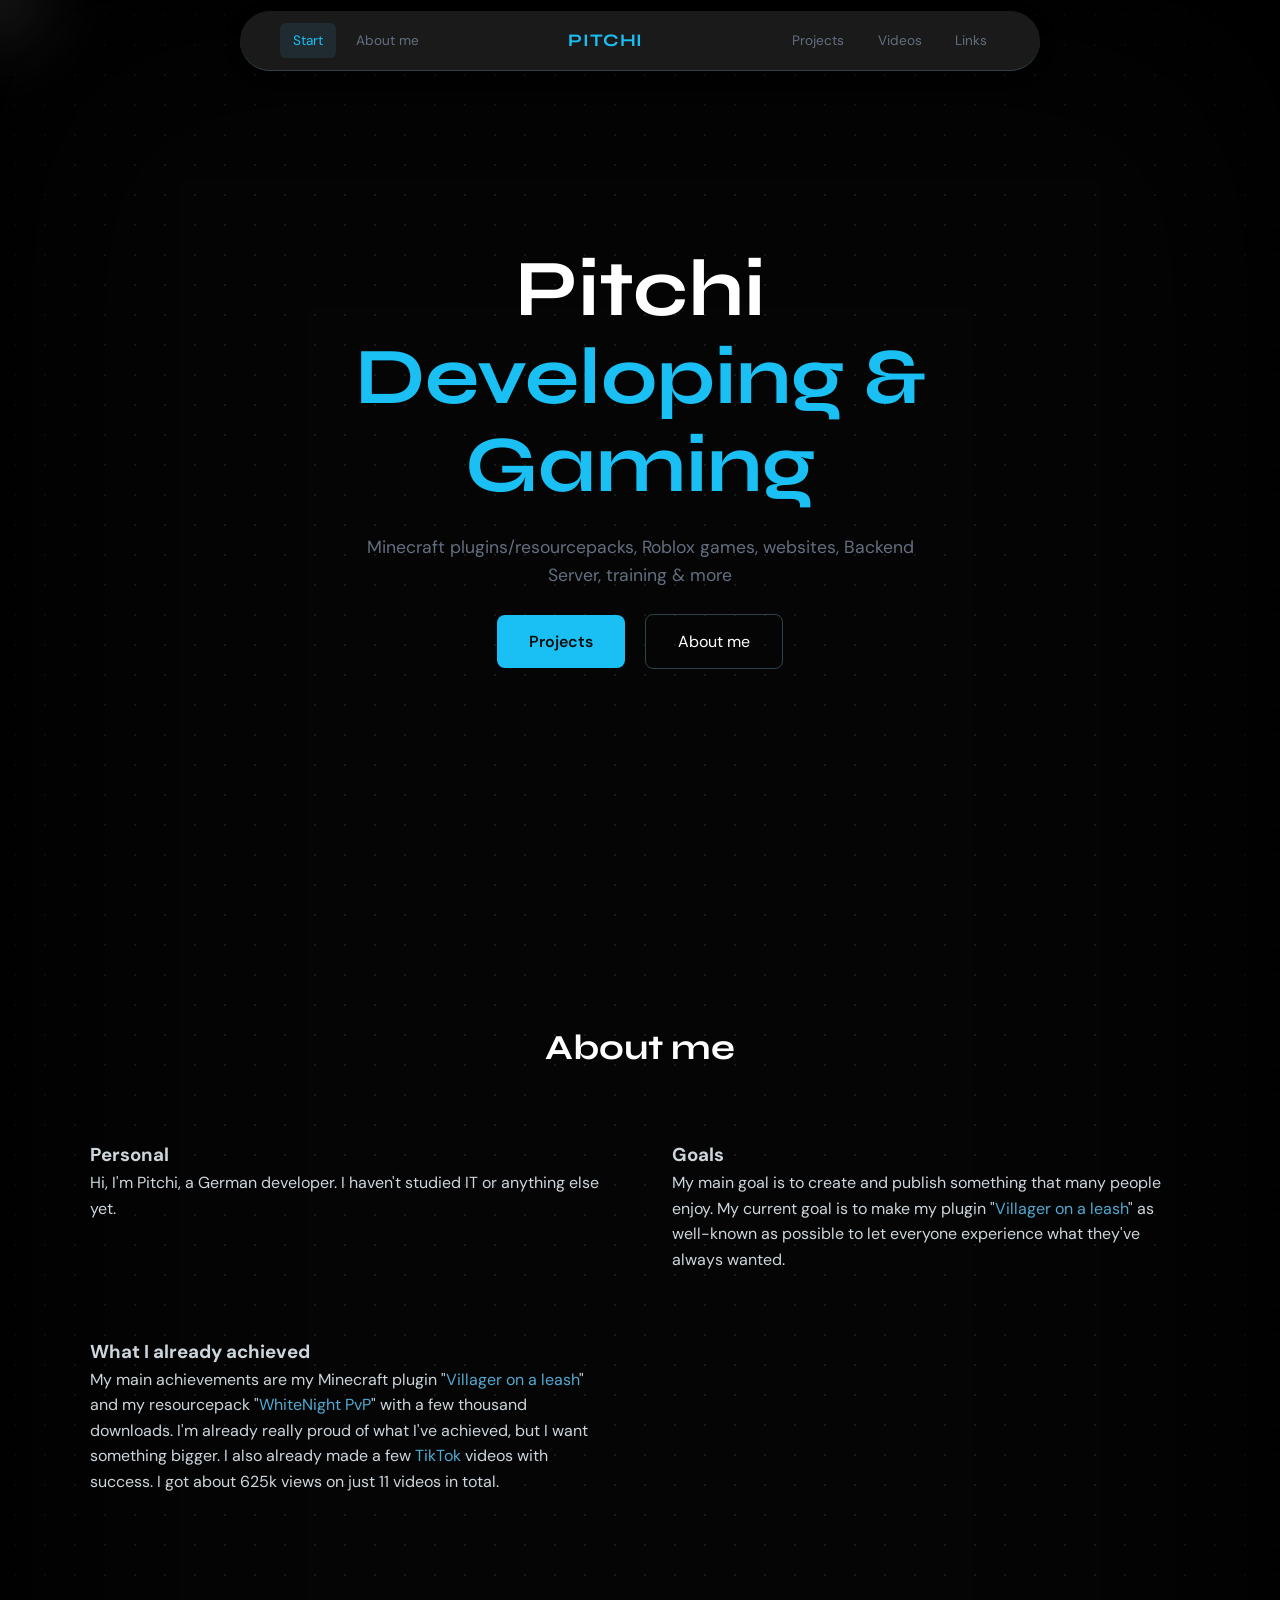
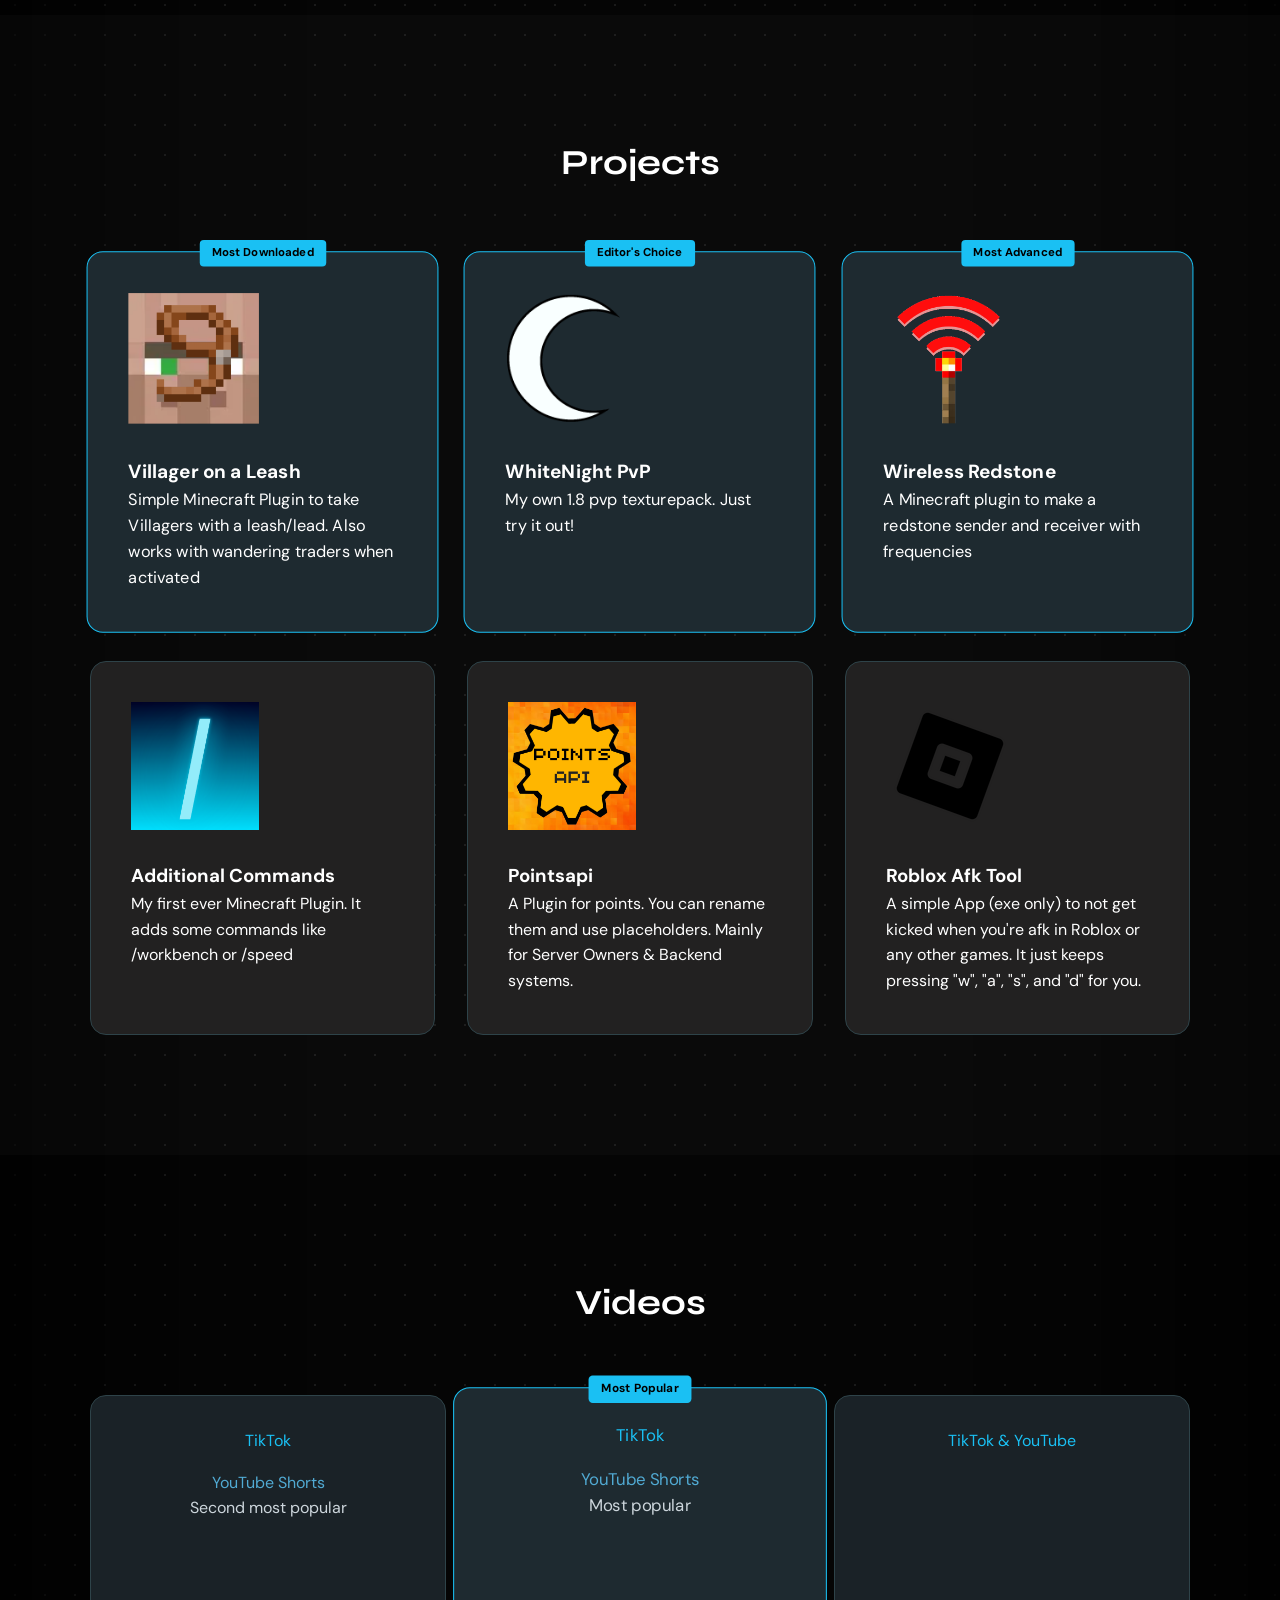
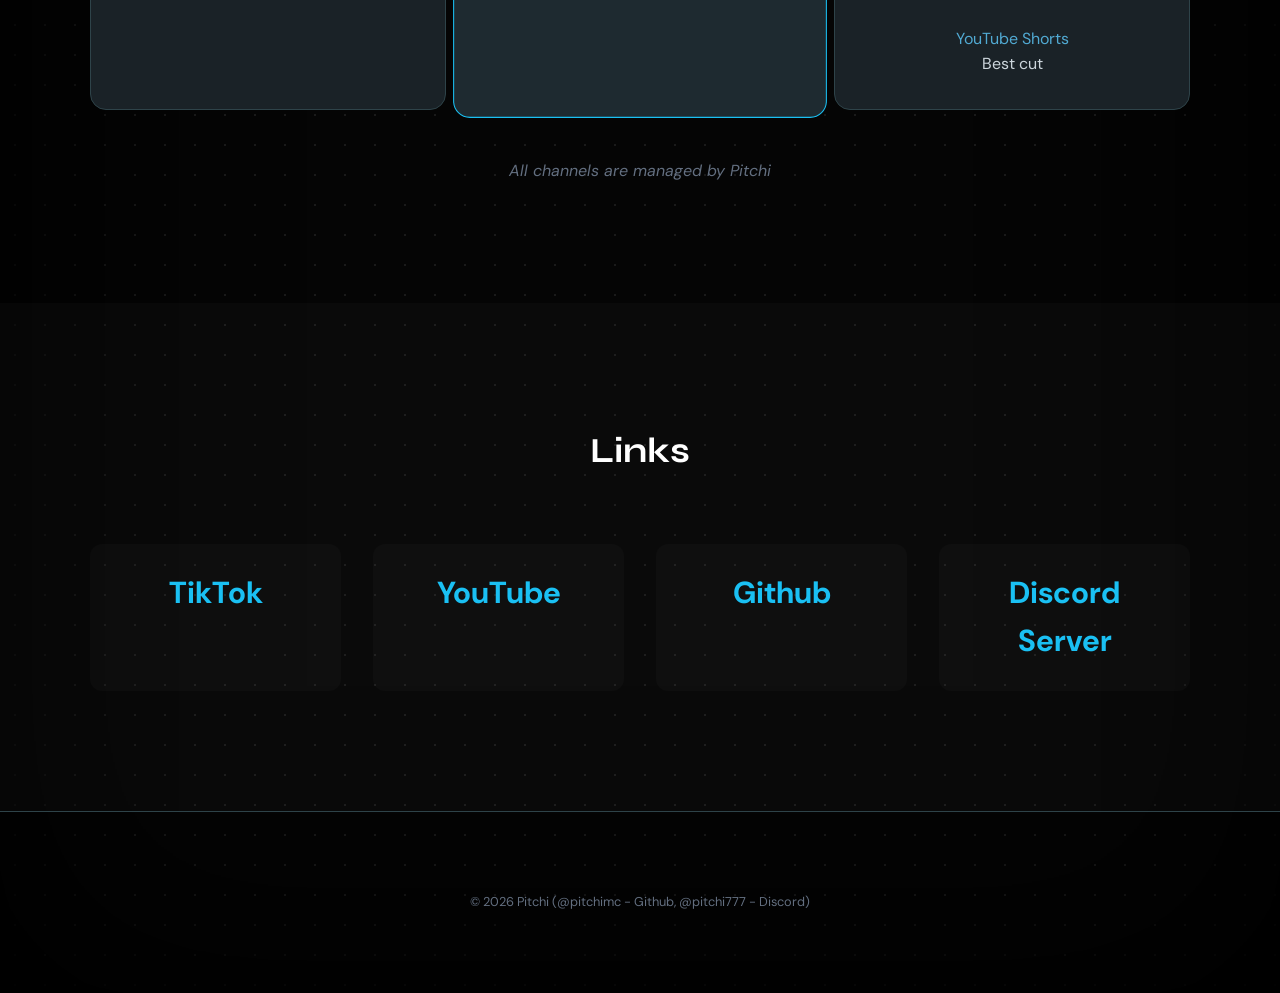
==== index.html @ e4569c48 "fixed texts, added/changed logo and content for google search" ====
<!DOCTYPE html>
<html lang="de">
<head>
    <meta charset="UTF-8">
    <meta name="viewport" content="width=device-width, initial-scale=1.0">
    <title>Pitchi</title>
    
    <meta name="description" content="Pitchi - Developing & Gaming. Minecraft Plugins, Resourcepacks, Roblox Games, Websites, Backend-Server and more. Explore my projects!">
    
    <link rel="preconnect" href="https://fonts.googleapis.com">
    <link href="https://fonts.googleapis.com/css2?family=DM+Sans:wght@300;400;500&family=Syne:wght@600;700&display=swap" rel="stylesheet">
    <link rel="stylesheet" href="style.css">
    
    <link rel="icon" type="image/png" href="/resources/img/icon.png?v=1.2">
    <link rel="apple-touch-icon" href="/resources/img/icon.png">
    <script src="/index.js"></script>
</head>
<body class="body-points">

    <div id="cursor-follower" class="cursor-follower"></div>

    <nav class="locbar">
        <div class="locbar_links">
            <a href="/index.html#hero" class="locbar_text active">Start</a>
            <a href="/index.html#aboutme" class="locbar_text">About me</a>
        </div>

        <a href="#" class="locbar_brand">PITCHI</a>

        <div class="locbar_links">
            <a href="/index.html#projects" class="locbar_text">Projects</a>
            <a href="/index.html#videos" class="locbar_text">Videos</a>
            <a href="/index.html#links" class="locbar_text">Links</a>
        </div>
    </nav>

    <header class="hero" id="hero">
        <h1>Pitchi <br><span class="highlight">Developing & Gaming</span></h1>
        <p>Minecraft plugins/resourcepacks, Roblox games, websites, Backend Server, training & more</p>

        <div class="hero_btns">
            <a href="#projects" class="btn_primary">Projects</a>
            <a href="#aboutme" class="btn_secondary">About me</a>
        </div>
    </header>

    <section id="aboutme" class="section">
        <div class="container">
            <h2 class="section_title">About me</h2>
            <div class="grid_2col">
                <div class="text_block">
                    <h3>Personal</h3>
                    <p>Hi, I'm Pitchi, a German developer. I haven't studied IT or anything else yet.</p>
                </div>
                <div class="text_block">
                    <h3>Goals</h3>
                    <p>My main goal is to create and publish something that many people enjoy. My current goal is to 
                       make my plugin "<a href="projects/villager_on_a_leash.html" class="link">Villager on a leash</a>" 
                       as well-known as possible to let everyone experience what they've always wanted.</p>
                </div>
                <div class="text_block">
                    <h3>What I already achieved</h3>
                    <p>My main achievements are my Minecraft plugin "<a href="projects/villager_on_a_leash.html" class="link">Villager on a leash</a>" 
                       and my resourcepack "<a href="projects/whitenightpvp.html" class="link">WhiteNight PvP</a>" 
                       with a few thousand downloads. 
                       I'm already really proud of what I've achieved, but I want something bigger. 
                       I also already made a few <a href="#links" class="link">TikTok</a> videos with success. I got about 625k views on just 11 videos in total.</p>
                </div>
            </div>
        </div>
    </section>

    <section id="projects" class="section alt_bg">
        <div class="container">
            <h2 class="section_title">Projects</h2>
            <div class="grid">
                <a href="projects/villager_on_a_leash.html" class="card featured">
                    <p class="popular_tag">Most Downloaded</p>
                    <img class="card_icon" src="resources/img/villager_on_a_leash.png">
                    <h3>Villager on a Leash</h3>
                    <p>Simple Minecraft Plugin to take Villagers with a leash/lead. Also works with wandering traders when activated</p>
                </a>

                <a href="projects/whitenightpvp.html" class="card featured">
                    <p class="popular_tag">Editor's Choice</p>
                    <img class="card_icon" src="resources/img/whitenight_pvp.png">
                    <h3>WhiteNight PvP</h3>
                    <p>My own 1.8 pvp texturepack. Just try it out!</p>
                </a>

                <a href="projects/wireless_redstone.html" class="card featured">
                    <p class="popular_tag">Most Advanced</p>
                    <img class="card_icon" src="resources/img/wireless_redstone.png">
                    <h3>Wireless Redstone</h3>
                    <p>A Minecraft plugin to make a redstone sender and receiver with frequencies</p>
                </a>

                <a href="projects/additional_commands.html" class="card">
                    <img class="card_icon" src="resources/img/additional_commands.png">
                    <h3>Additional Commands</h3>
                    <p>My first ever Minecraft Plugin. It adds some commands like /workbench or /speed</p>
                </a>
            
                <a href="projects/pointsapi.html" class="card">
                    <img class="card_icon" src="resources/img/points_api.png">
                    <h3>Pointsapi</h3>
                    <p>A Plugin for points. You can rename them and use placeholders. Mainly for Server Owners & Backend systems.</p>
                </a>

                <a href="projects/roblox_afk_tool.html" class="card">
                    <img class="card_icon" src="resources/img/roblox_afk_tool.png">
                    <h3>Roblox Afk Tool</h3>
                    <p>A simple App (exe only) to not get kicked when you're afk in Roblox or any other games. It just keeps pressing "w", "a", "s", and "d" for you.</p>
                </a>
            </div>
        </div>
    </section>

    <section id="videos" class="section_large">
        <div class="container">
            <h2 class="section_title">Videos</h2>
            <div class="videos_grid">
                <div class="videos_card">
                    <span class="videos_header">TikTok</span>
                    <div class="video">
                        <blockquote class="tiktok-embed" cite="https://www.tiktok.com/@pitchimc/video/7471925139500813590" data-video-id="7471925139500813590" style="max-width: 22rem ;min-width: 20rem;" > <script async src="https://www.tiktok.com/embed.js"></script>
                    </div>
                    <a class="link" href="https://youtube.com/shorts/E4gTNHgOot8?si=Huwu-zxzTsmsHeuR">YouTube Shorts</a>
                    <p>Second most popular</p>
                </div>
                <div class="videos_card featured">
                    <p class="popular_tag">Most Popular</p>
                    <span class="videos_header">TikTok</span>
                    <div class="video">
                        <blockquote class="tiktok-embed" cite="https://www.tiktok.com/@pitchimc/video/7471201540510911766" data-video-id="7471201540510911766" style="max-width: 22rem ;min-width: 20rem;"> <script async src="https://www.tiktok.com/embed.js"></script>
                    </div>
                    <a class="link" href="https://youtube.com/shorts/5hj9OQeDsZQ?si=o-KqH1CpZLa_8uCi">YouTube Shorts</a>
                    <p>Most popular</p>
                </div>
                <div class="videos_card">
                    <span class="videos_header">TikTok & YouTube</span>
                    <div class="video">
                        <blockquote class="tiktok-embed" cite="https://www.tiktok.com/@pitchimc/video/7472435607122332950" data-video-id="7472435607122332950" style="max-width: 22rem ;min-width: 20rem;"> <script async src="https://www.tiktok.com/embed.js"></script>    
                    </div>
                    <iframe width="264" height="148.5" src="https://www.youtube.com/embed/3Dk_jsHZfzU?si=gQAZi3OGKob-l-zR&amp;controls=0" title="YouTube video player" frameborder="0" allow="accelerometer; autoplay; clipboard-write; encrypted-media; gyroscope; picture-in-picture; web-share" referrerpolicy="strict-origin-when-cross-origin" allowfullscreen></iframe>
                    <a class="link" href="https://youtube.com/shorts/wx_BlayQYAo?si=NJ084touznGcjPWR">YouTube Shorts</a>
                    <p>Best cut</p>
                </div>
            </div>
            <p class="mini_info">All channels are managed by Pitchi</p>
        </div>
    </section>

    <section id="links" class="section alt_bg">
        <div class="container">
            <h2 class="section_title">Links</h2>
            <div class="links_grid">
                <a href="https://www.tiktok.com/@pitchimc" class="links_card">
                    <h4>TikTok</h4>
                </a>
                <a href="https://www.youtube.com/@pitchi777" class="links_card">
                    <h4>YouTube</h4>
                </a>
                <a href="https://github.com/PitchiMC" class="links_card">
                    <h4>Github</h4>
                </a>
                <a href="https://discord.gg/HKbunnVuRD" class="links_card">
                    <h4>Discord Server</h4>
                </a>
            </div>
        </div>
    </section>

    <footer>
        <p>&copy; 2026 Pitchi (@pitchimc - Github, @pitchi777 - Discord)</p>
    </footer>

</body>
</html>
---- style.css ----
*, *::before, *::after {
    margin: 0;
    padding: 0;
    box-sizing: border-box;
}

:root {
    --bg: #151b1f;
    --bar: #222121;
    --bar-border: #2e4349;
    --accent: #1ac0f3;
    --text: #cdd6dc;
    --text-muted: #636f80;
}

html {
    scroll-behavior: smooth;
}

.body-points {
    background-color: #050505;
    background-image: radial-gradient(#1a1a1a 1px, transparent 1px);
    background-size: 30px 30px;
    font-family: 'DM Sans', sans-serif;
    color: var(--text);
    min-height: 100vh;
    box-shadow: 
        inset 0 0 150px rgba(0, 0, 0, 1), 
        inset 0 0 1000px rgba(0, 0, 0, 1);
        
    line-height: 1.6;
    overflow-x: hidden;
}

.body-lines {
    background-color: #050505;
    /* Ersetzt das Punkte-Raster durch ein Linien-Grid */
    background-image: 
        linear-gradient(to right, #1a1a1a 1px, transparent 1px),
        linear-gradient(to bottom, #1a1a1a 1px, transparent 1px);
    background-size: 30px 30px;
    
    font-family: 'DM Sans', sans-serif;
    color: var(--text);
    min-height: 100vh;
    box-shadow: 
        inset 0 0 150px rgba(0, 0, 0, 1), 
        inset 0 0 1000px rgba(0, 0, 0, 1);
        
    line-height: 1.6;
    overflow-x: hidden;
}

/* ── Nav ── */
.locbar {
    position: fixed;
    top: 0.7rem; left: 15rem; right: 15rem;
    z-index: 100;
    display: flex;
    align-items: center;
    justify-content: space-between;
    padding: 0 2.5rem;
    height: 60px;
    background-color: color-mix(in srgb, var(--bar), transparent 20%);
    border-bottom: 1px solid var(--bar-border);
    backdrop-filter: blur(12px);
    box-shadow: 0 4px 15px rgba(0, 0, 0, 0.3);
    border-radius: 1000rem;
}

.locbar_brand {
    font-family: 'Syne', sans-serif;
    font-size: 1.1rem;
    font-weight: 700;
    color: var(--accent);
    text-decoration: none;
    letter-spacing: 0.05em;
}

.locbar_links { display: flex; gap: 0.5rem; }

.locbar_text {
    color: var(--text-muted);
    text-decoration: none;
    font-size: 0.85rem;
    padding: 0.4rem 0.8rem;
    border-radius: 6px;
    transition: all 0.2s;
    align-content: center;
}

.locbar_text_highlight:hover, .locbar_text_highlight.active {
    background: linear-gradient(90deg, #3ca1c9 0%, #ae00ff 50%, #00f7ff 100%);
    padding: 0.65rem 1.05rem;
}

.locbar_text:hover, .locbar_text.active {
    color: var(--accent);
    background-color: rgba(79, 195, 247, 0.1);
}

/* ── Hero ── */
.hero {
    height: 100vh;
    display: flex;
    flex-direction: column;
    align-items: center;
    justify-content: center;
    text-align: center;
    padding: 0 1.5rem;
}

.badge {
    background: rgba(79, 195, 247, 0.1);
    color: var(--accent);
    padding: 0.5rem 1.2rem; 
    border-radius: 50px;
    font-size: 0.75rem;
    margin-bottom: 1.5rem;
    border: 1px solid rgba(79, 195, 247, 0.2);
}

.hero h1 {
    font-family: 'Syne', sans-serif;
    font-size: clamp(2.5rem, 8vw, 5rem);
    line-height: 1.1;
    color: #fff;
    max-width: 900px;
}

.highlight { color: var(--accent); }

.hero p {
    color: var(--text-muted);
    max-width: 600px;
    margin: 1.5rem 0 2.5rem;
    font-size: 1.1rem;
}

/* ── Sections & Grids ── */
.section { padding: 120px 2rem; }
.section_large { padding: 120px 1rem; }
.alt_bg { background-color: rgba(255, 255, 255, 0.02); }
.container { max-width: 1100px; margin: 0 auto; }

.section_title {
    font-family: 'Syne', sans-serif;
    font-size: 2.2rem;
    text-align: center;
    margin-bottom: 4rem;
    color: #fff;
}

.grid {
    display: grid;
    grid-template-columns: repeat(auto-fit, minmax(300px, 1fr));
    gap: 2rem;
}

.grid_2col {
    display: grid;
    grid-template-columns: 1fr 1fr;
    gap: 4rem;
}

.grid_img {
    margin-top: 2rem;
    max-width: 32.2rem;
    max-height: 20rem;
}

.grid_img:hover {
    max-width: 32.8rem;
}

/* ── Cards ── */
.card {
    position: relative;
    background: var(--bar);
    border: 1px solid var(--bar-border);
    padding: 2.5rem;
    border-radius: 16px;
    transition: 0.3s;
    color: white;
    text-decoration: none;
}

.card.featured {
    border-color: var(--accent);
    background: #1e2a30;
    transform: scale(1.02);
}

.card.featured:hover {
    transform: scale(1.05) translateY(-5px);
}

.card:hover {
    border-color: var(--accent);
    transform: translateY(-5px);
}

.card_icon {
    margin-bottom: 1.5rem;
    width: 8rem;
    height: 8rem;
}

/* ── Pricing ── */
.videos_grid {
    display: flex;
    justify-content: center;
    align-items: stretch;
    gap: 1rem;
    width: 100%;
}

.videos_card {
    background: #1a2227;
    border: 1px solid var(--bar-border);
    padding: 2rem 1rem;
    border-radius: 16px;
    text-align: center;
    position: relative;

    flex: 1;
    min-width: 0;
}

.tiktok-embed {
    margin: 0 auto !important;
    width: 100% !important;
    min-width: 100px !important;
}

.videos_card.featured {
    border-color: var(--accent);
    background: #1e2a30;
    transform: scale(1.05);
}

.video { font-size: 3rem; font-weight: 700; color: #fff; margin: 1rem 0; }
.video span { font-size: 1rem; color: var(--text-muted); }

.popular_tag {
    position: absolute;
    top: -12px; left: 50%;
    transform: translateX(-50%);
    background: var(--accent);
    color: #000;
    padding: 4px 12px;
    border-radius: 4px;
    font-size: 0.7rem; font-weight: 700;
}

.mini_info { text-align: center; margin-top: 3rem; color: var(--text-muted); font-style: italic; }

.videos_header {
    color: var(--accent);
}

/* ── Team ── */
.links_grid {
    display: grid;
    grid-template-columns: repeat(auto-fit, minmax(220px, 1fr));
    gap: 2rem;
}

.links_card { 
    text-align: center; 
    padding: 1.5rem;
    background: rgba(255,255,255,0.02);
    border-radius: 12px;
    border: 1px solid transparent;
    transition: 0.2s;
    text-decoration: none;
}

.links_card:hover {
    border-color: var(--bar-border);
}

.links_card h4 {
    color: var(--accent); 
    font-size: 1.9rem; 
}

/* ── Buttons ── */
.btn_primary {
    background: var(--accent);
    color: #0d0d0d;
    padding: 1rem 2rem;
    border-radius: 8px;
    text-decoration: none;
    font-weight: 600;
    transition: 0.2s;
}

.btn_secondary {
    color: #fff;
    padding: 1rem 2rem;
    text-decoration: none;
    border: 1px solid var(--bar-border);
    border-radius: 8px;
    margin-left: 1rem;
    transition: 0.2s;
}

.btn_secondary:hover { background: var(--bar-border); }

footer {
    padding: 5rem 2rem;
    text-align: center;
    color: var(--text-muted);
    font-size: 0.8rem;
    border-top: 1px solid var(--bar-border);
}

.cursor-follower {
    position: fixed;
    width: 150px;
    height: 150px;
    border-radius: 50%;
    background: radial-gradient(circle at center, rgba(255, 255, 255, .12) 0, rgba(255, 255, 255, .06) 30%, rgba(255, 255, 255, .02) 60%, rgba(255, 255, 255, 0) 100%);
    pointer-events: none;
    z-index: 9999;
    transform: translate(-50%, -50%);
    opacity: .8;
    filter: blur(20px);
    mix-blend-mode: screen;
    transition: all .2s cubic-bezier(.22, 1, .36, 1);
    will-change: transform, opacity, filter;
}

.link {
    color: rgb(81, 170, 211);
    text-decoration: none;
}

/* ── Configuration Box ── */
.config_container {
    background: #0a0a0a;
    border: 1px solid var(--bar-border);
    border-radius: 12px;
    overflow: hidden;
    margin-top: 2rem;
    text-align: left;
}

.config_header {
    display: flex;
    justify-content: space-between;
    align-items: center;
    padding: 10px 20px;
    background: var(--bar);
    border-bottom: 1px solid var(--bar-border);
    color: var(--text-muted);
    font-family: 'Courier New', monospace;
    font-size: 0.85rem;
}

pre {
    padding: 20px;
    color: var(--accent);
    font-family: 'Courier New', monospace;
    overflow-x: auto;
    white-space: pre-wrap;
    line-height: 1.5;
}

/* ── Copy Button ── */
.btn_copy {
    background: transparent;
    border: 1px solid var(--bar-border);
    color: var(--text);
    padding: 5px 12px;
    border-radius: 4px;
    cursor: pointer;
    font-size: 0.75rem;
    transition: all 0.2s ease;
}

.btn_copy:hover {
    border-color: var(--accent);
    color: var(--accent);
}

.btn_copy.copied {
    background: #fff !important;
    color: #000 !important;
    border-color: #fff !important;
}

/* ── Plugin Specifics ── */
.project_icon_large {
    width: 140px;
    height: 140px;
    margin-bottom: 2rem;
    filter: drop-shadow(0 0 25px rgba(26, 138, 243, 0.4));
    border-radius: 24px;
}

.feature_list {
    list-style: none;
    text-align: left;
}

.feature_list li {
    margin-bottom: 0.8rem;
    color: var(--text-muted);
}

.feature_list b {
    color: var(--text);
}

/* ── HINZUGEFÜGT: Mobile Support & Fixes ── */

@media (max-width: 1024px) {
    .locbar {
        left: 1rem;
        right: 1rem;
        padding: 0 1rem;
        overflow: hidden;
    }

    .locbar_brand {
        font-size: 0.9rem;
        margin-left: 0.2rem;
        margin-right: 0.2rem;
    }
}

@media (max-width: 768px) {
    .grid_2col {
        grid-template-columns: 1fr;
        gap: 2rem;
    }
    
    .videos_grid {
        flex-direction: column;
        align-items: center;
    }
    
    .videos_card {
        width: 100%;
        max-width: 400px;
    }

    .videos_card.featured {
        transform: scale(1);
        margin: 1rem 0;
    }

    .section {
        padding: 60px 1rem;
    }

    .hero h1 {
        font-size: 2.5rem;
    }

    .btn_secondary {
        margin-left: 0;
        margin-top: 1rem;
        display: inline-block;
    }

    /* Verhindert, dass langer Code die Seite sprengt */
    pre {
        white-space: pre;
        font-size: 0.75rem;
    }
}

/* Cursor auf Touch-Geräten verstecken */
@media (hover: none) {
    .cursor-follower {
        display: none;
    }
}
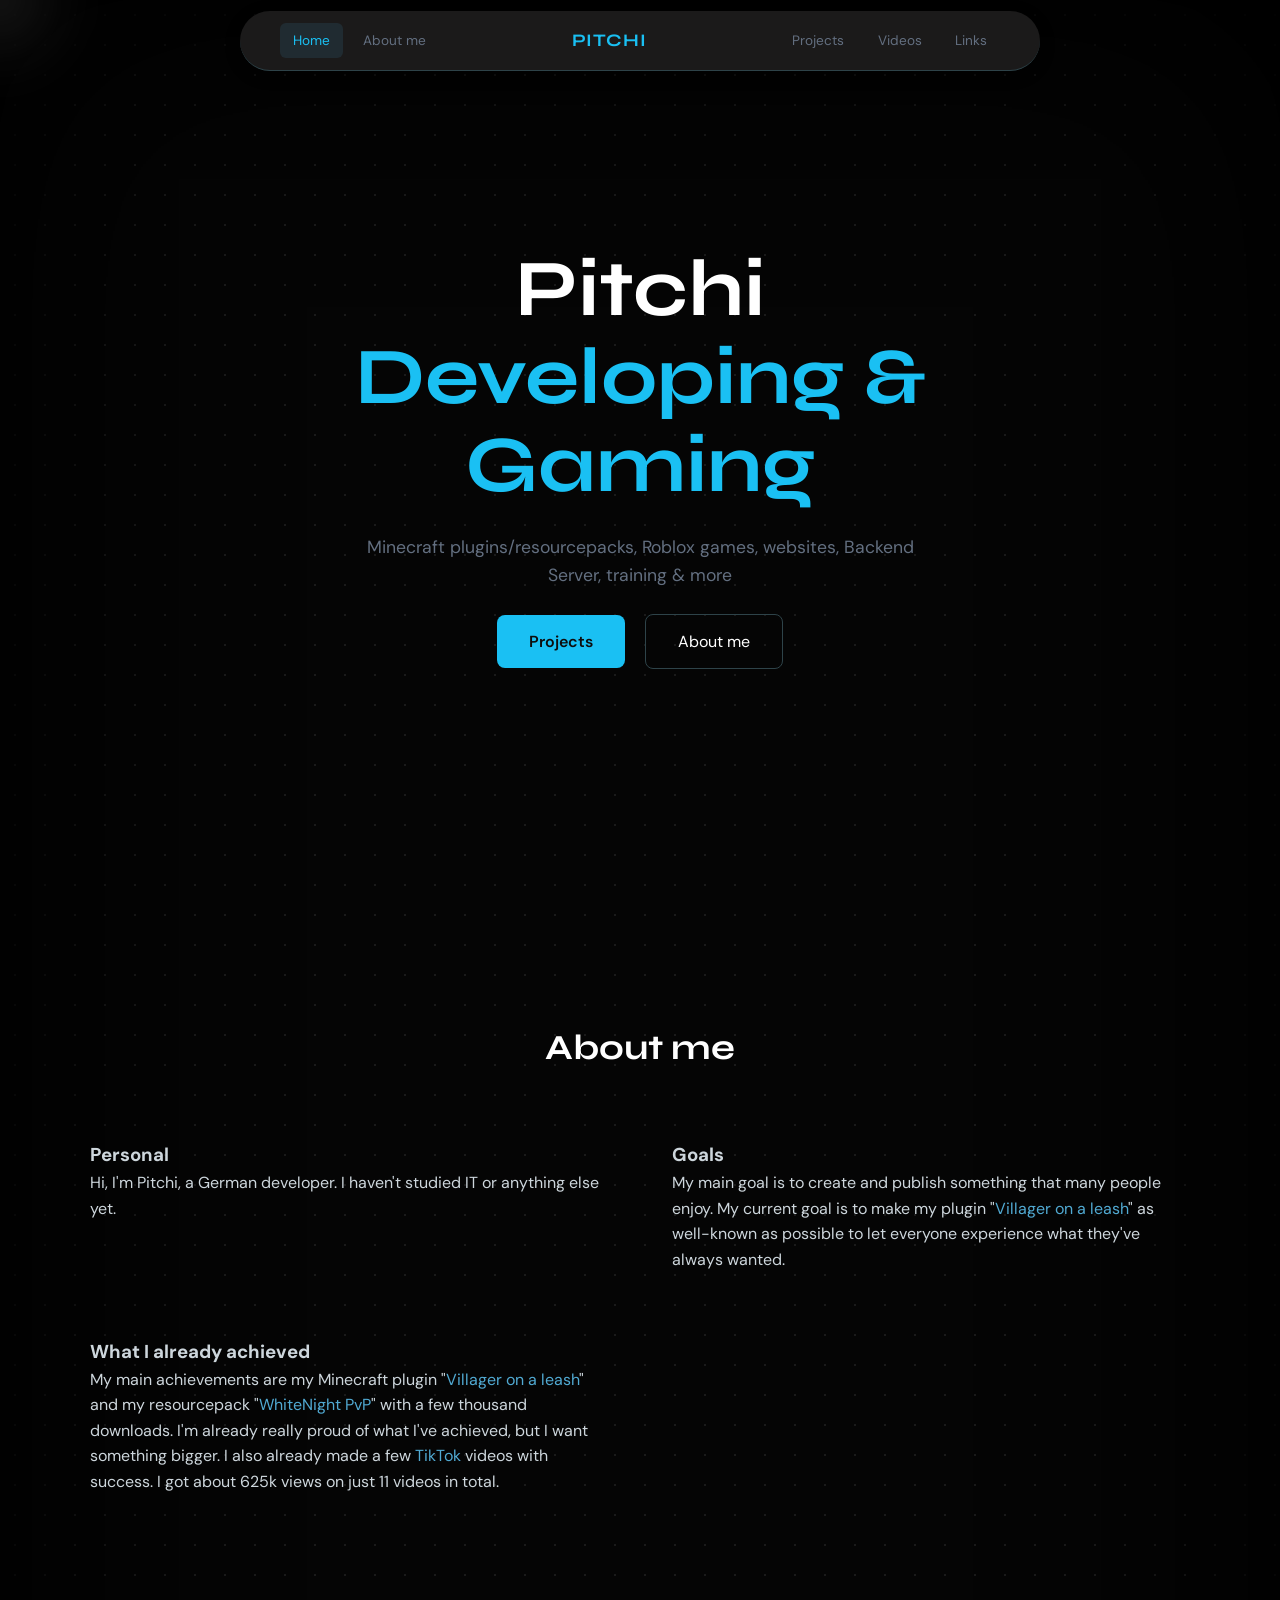
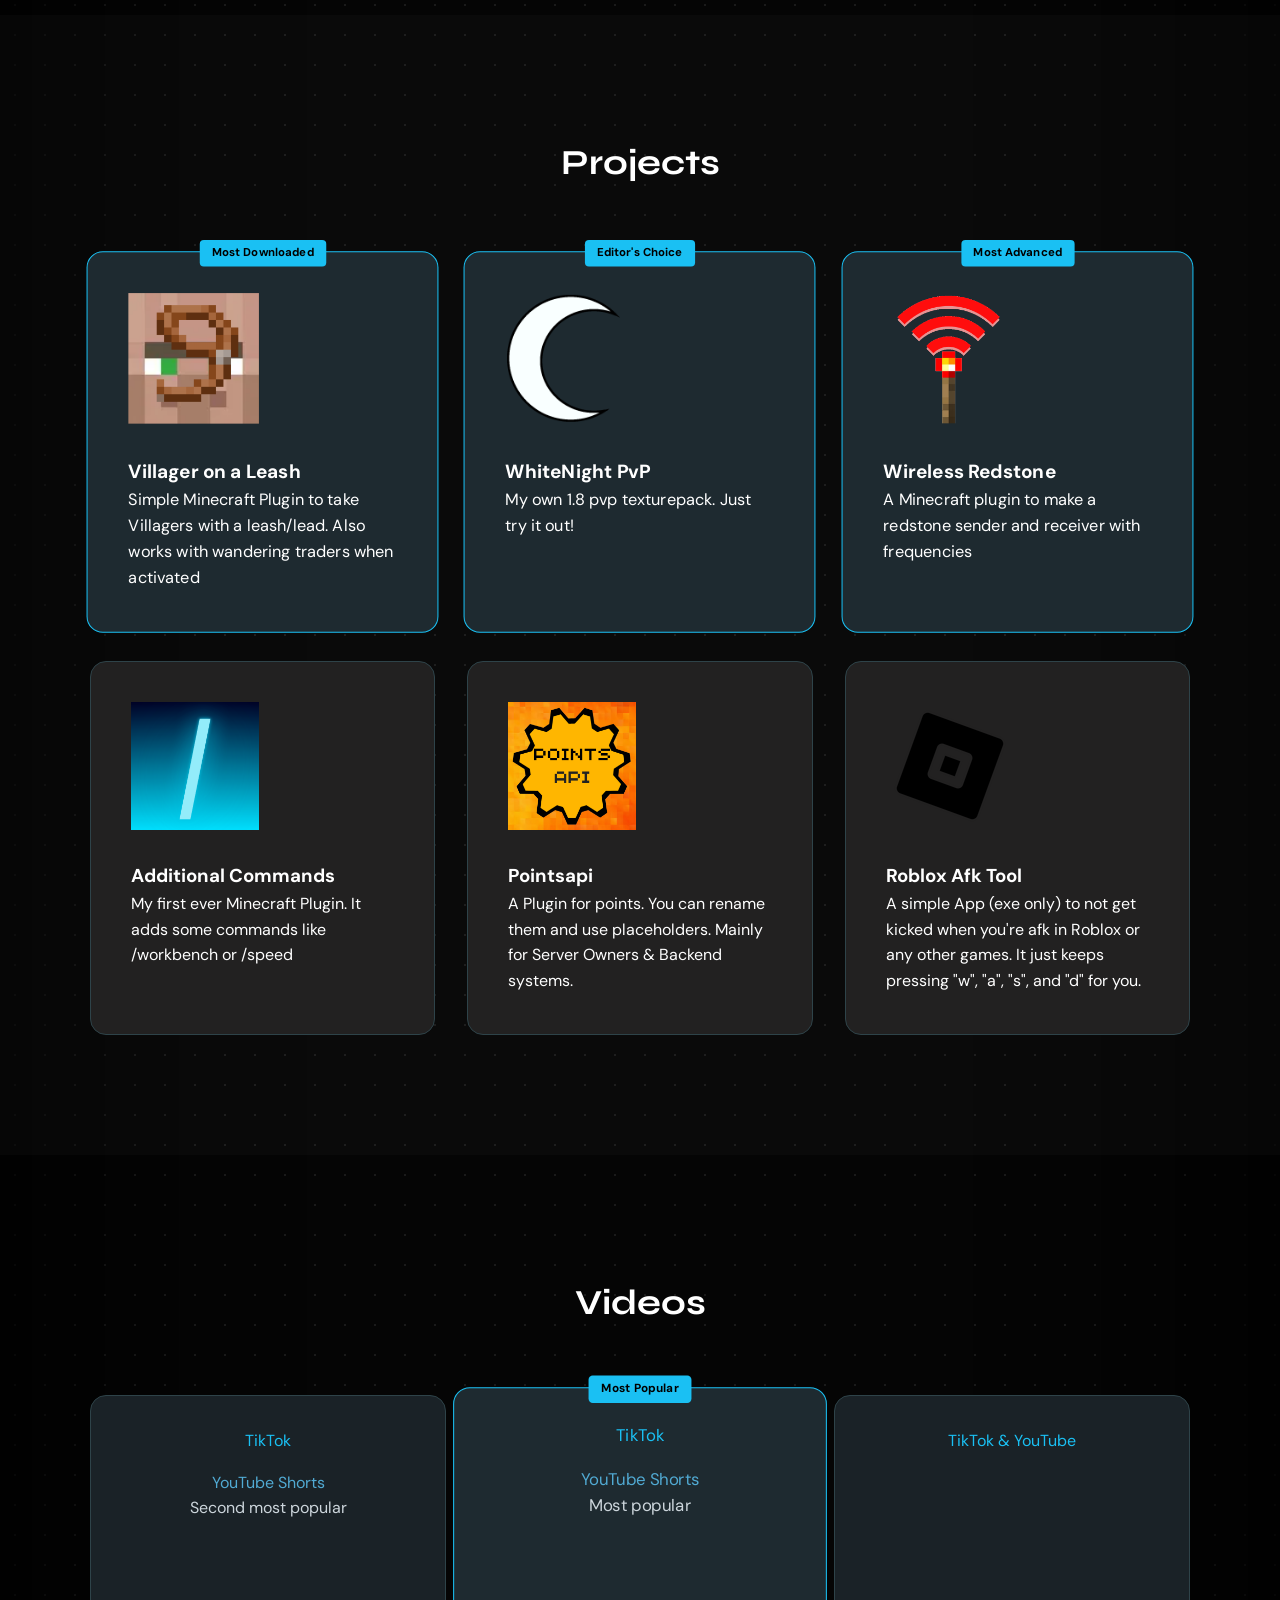
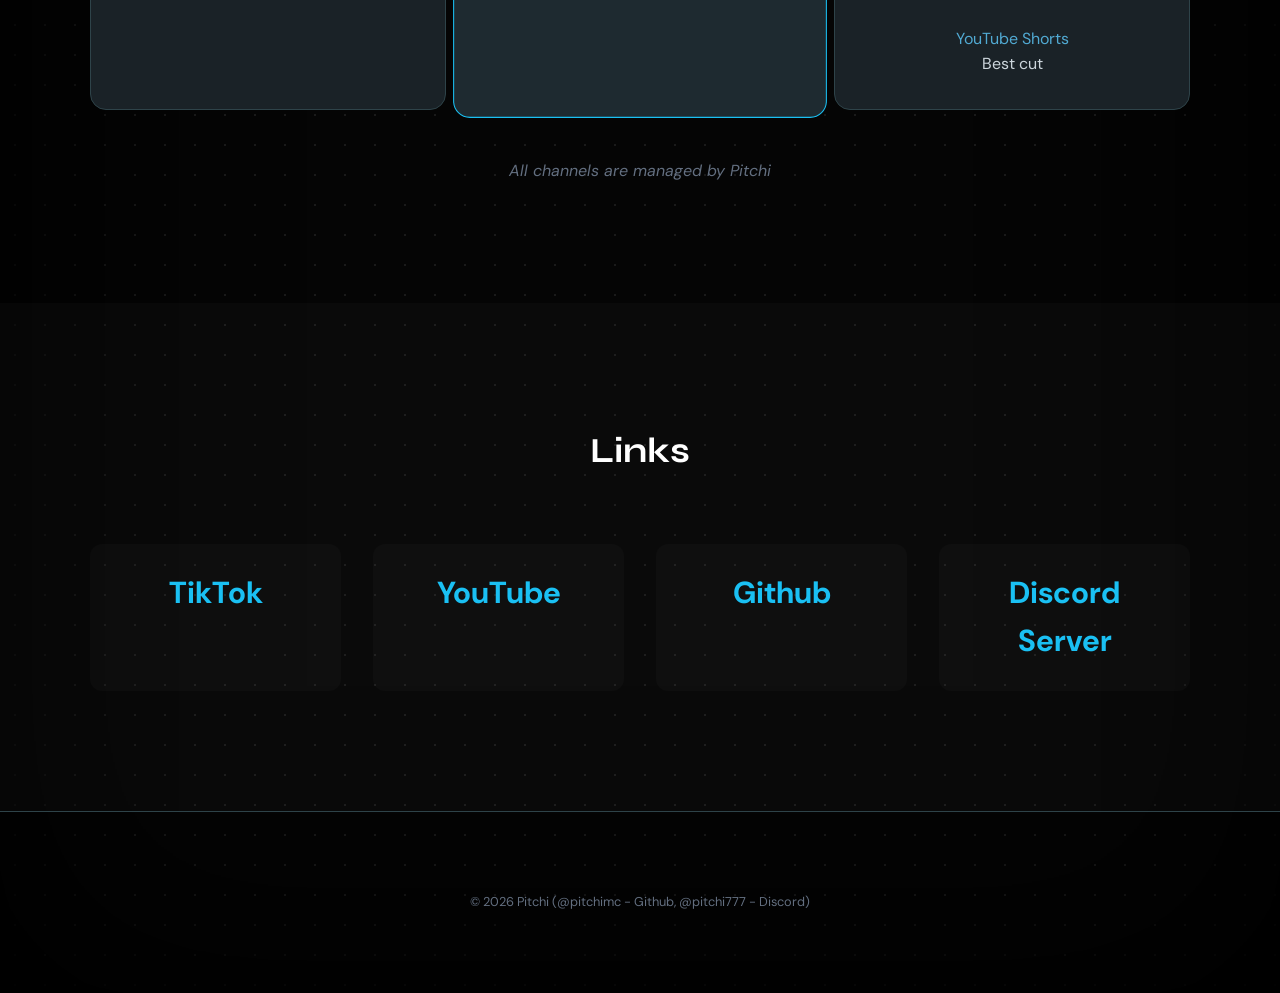
==== commit 0e600c5e: "changed download amount for villi plugin, added modrinth logo into files (not used yet)" ====
--- a/index.html
+++ b/index.html
@@ -21,7 +21,7 @@
 
     <nav class="locbar">
         <div class="locbar_links">
-            <a href="/index.html#hero" class="locbar_text active">Start</a>
+            <a href="/index.html#hero" class="locbar_text active">Home</a>
             <a href="/index.html#aboutme" class="locbar_text">About me</a>
         </div>
 
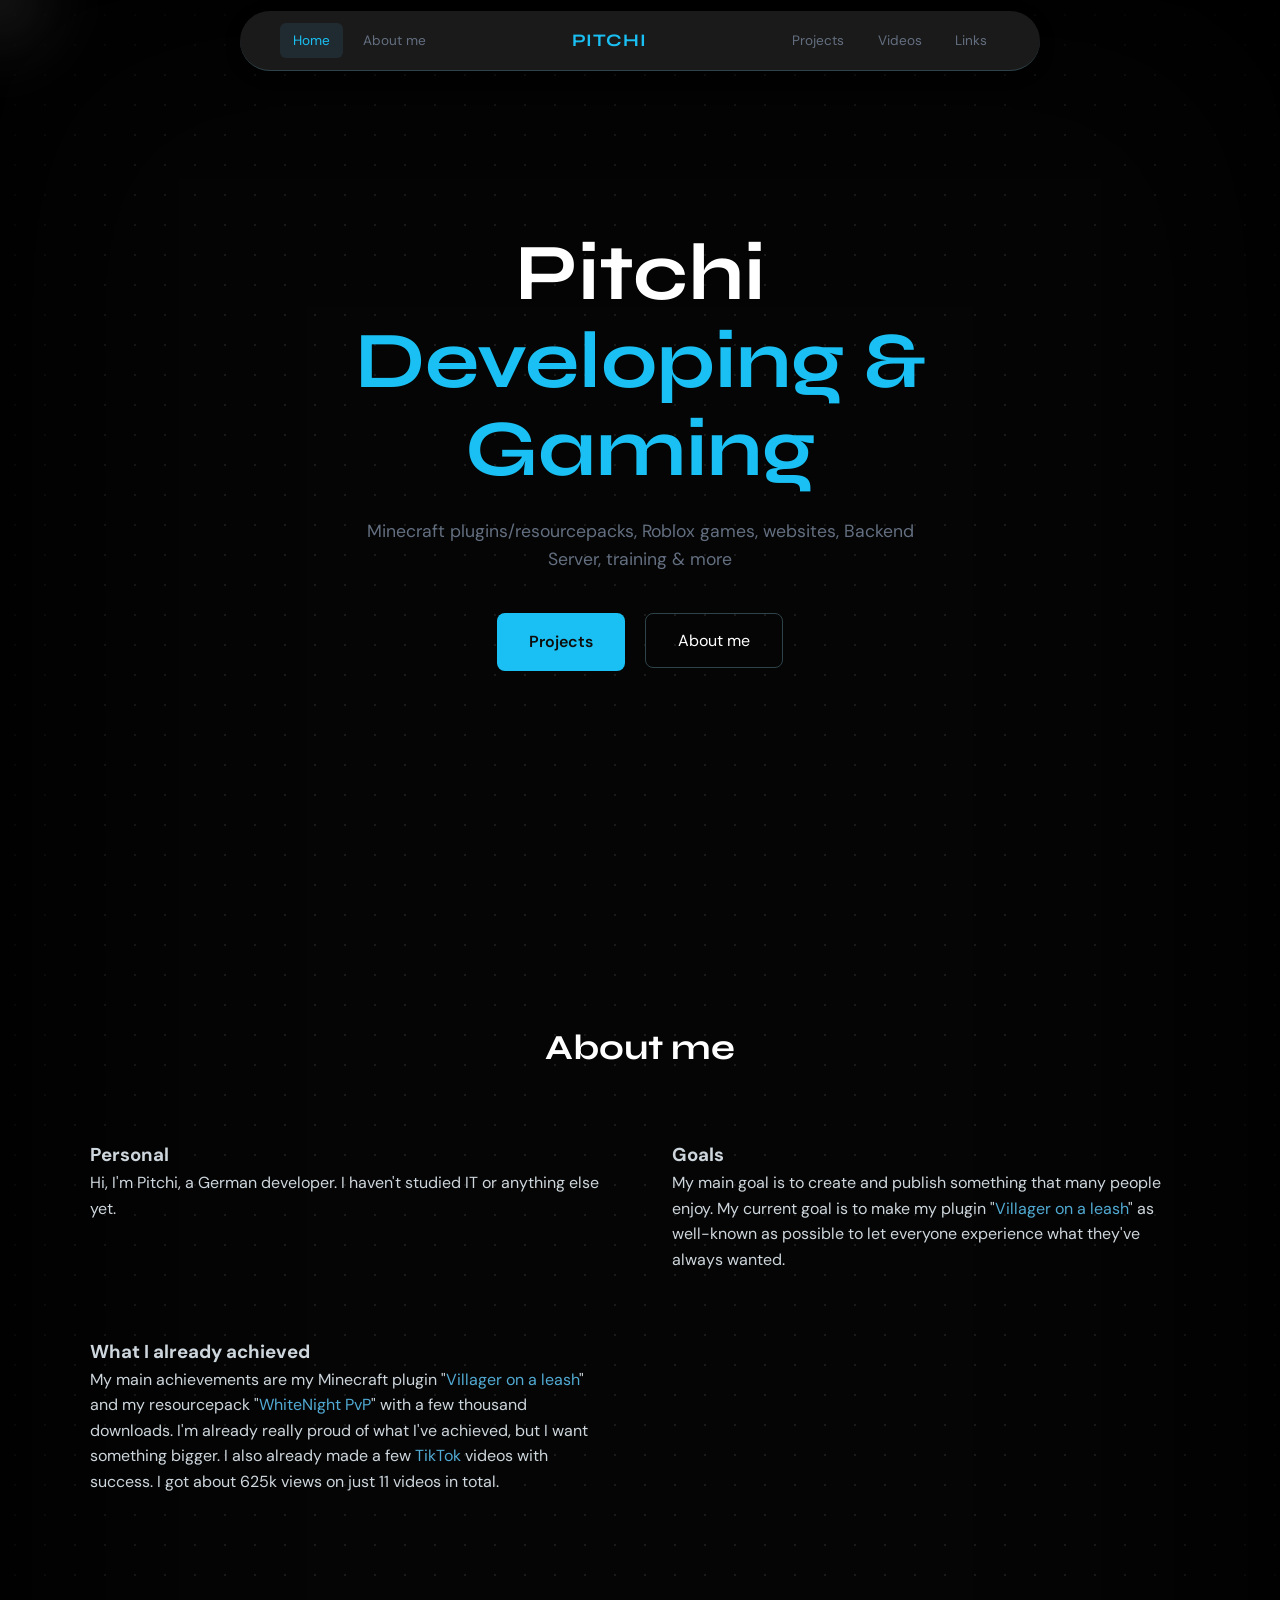
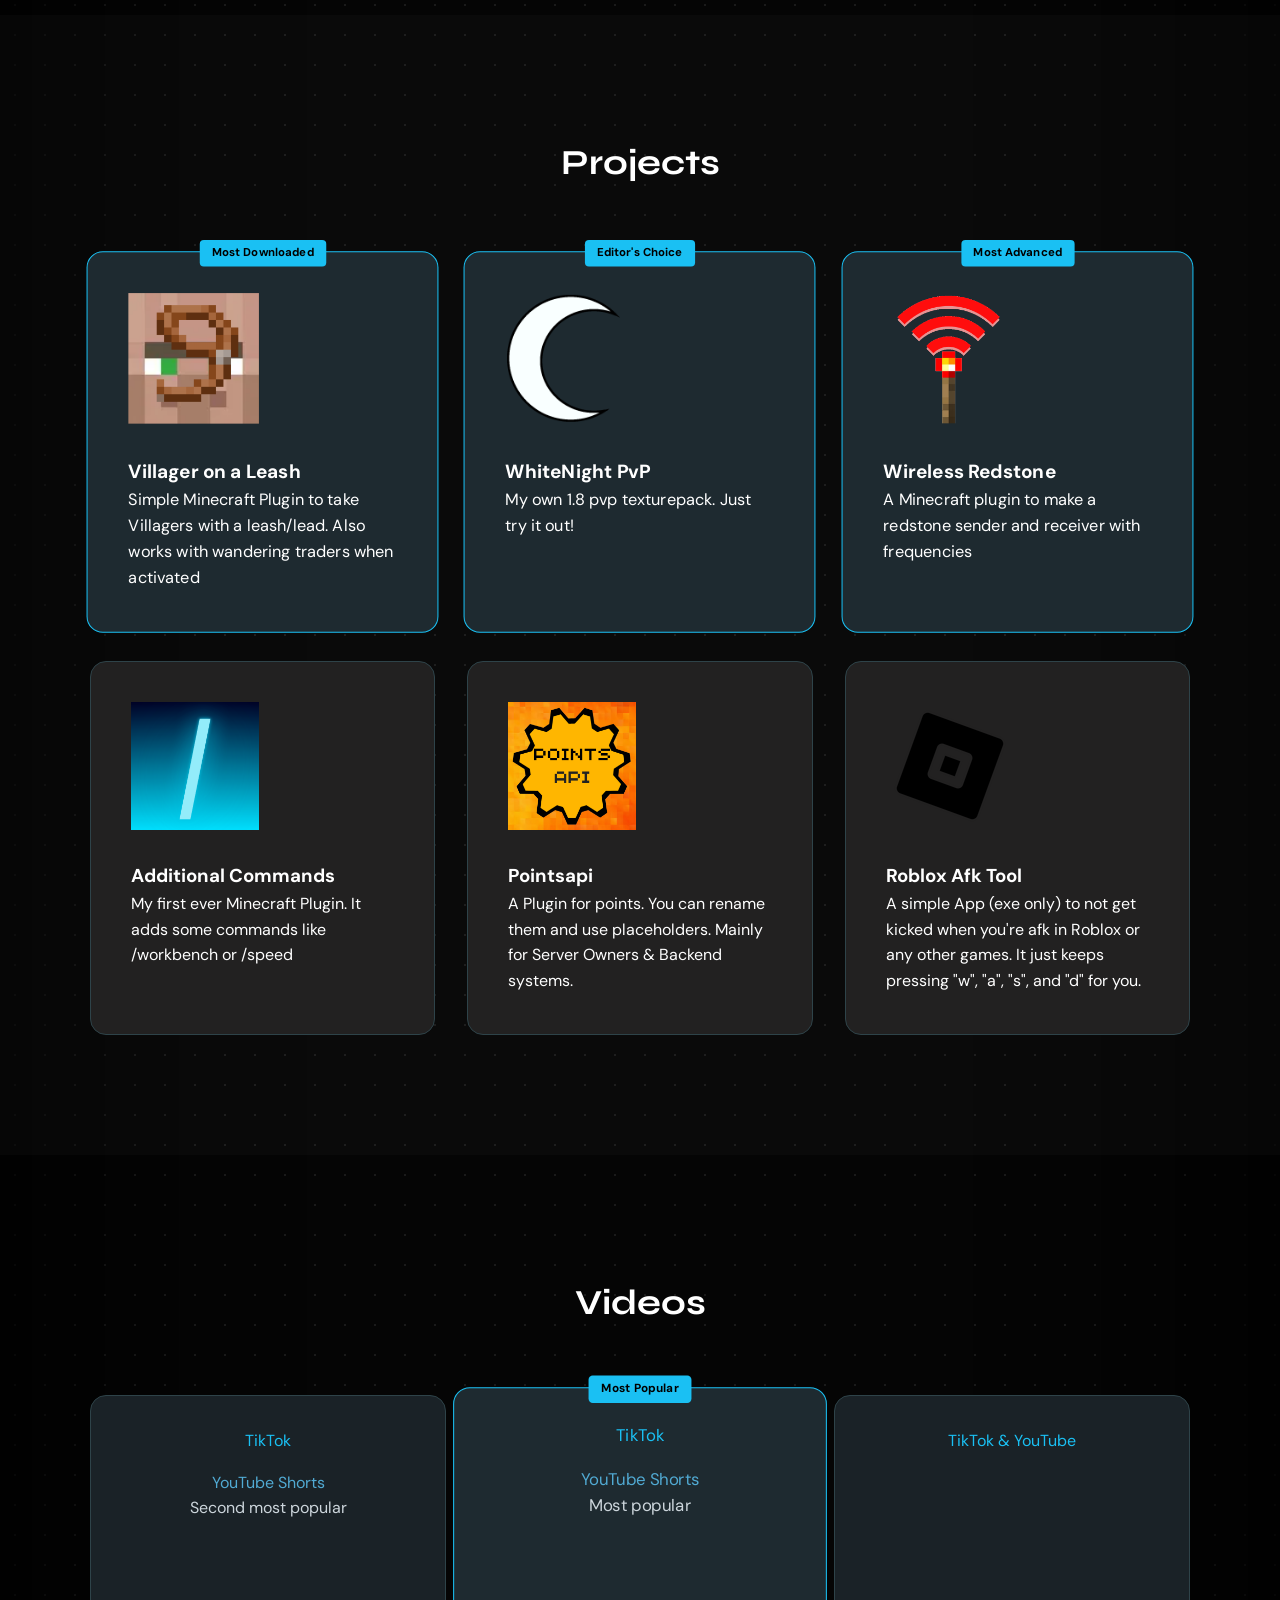
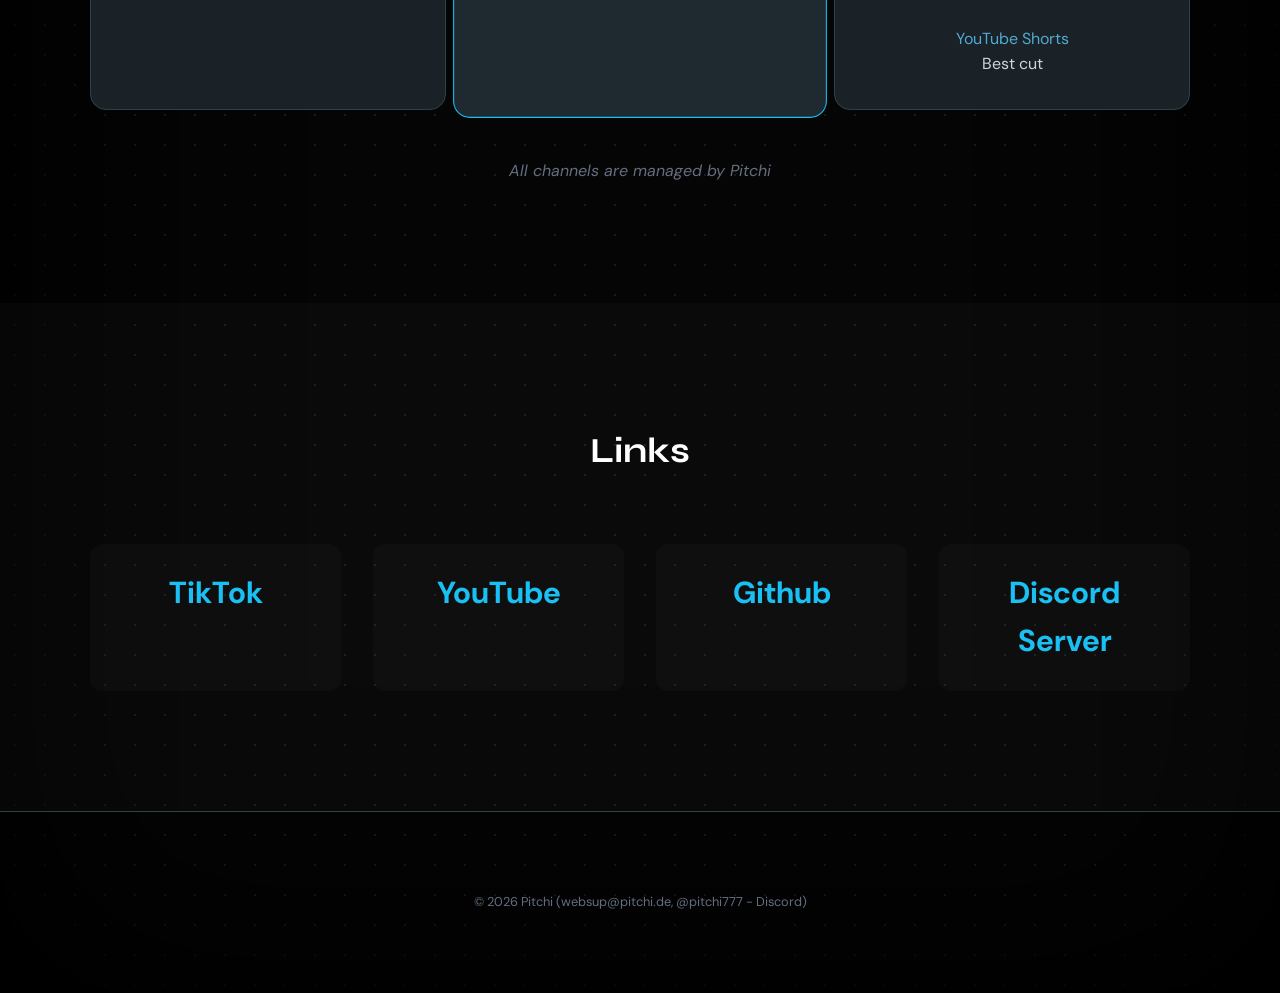
==== commit a39b8628: "changed footer" ====
--- a/index.html
+++ b/index.html
@@ -172,7 +172,7 @@
     </section>
 
     <footer>
-        <p>&copy; 2026 Pitchi (@pitchimc - Github, @pitchi777 - Discord)</p>
+        <p>&copy; 2026 Pitchi (websup@pitchi.de, @pitchi777 - Discord)</p>
     </footer>
 
 </body>
--- a/style.css
+++ b/style.css
@@ -286,7 +286,13 @@
 }
 
 /* ── Buttons ── */
+/* ── Modrinth Button & Icon Anpassungen ── */
 .btn_primary {
+    display: inline-flex;
+    align-items: center;
+    justify-content: center;
+    gap: 0.75rem; /* Abstand zwischen Logo und Text */
+    vertical-align: middle;
     background: var(--accent);
     color: #0d0d0d;
     padding: 1rem 2rem;
@@ -294,6 +300,35 @@
     text-decoration: none;
     font-weight: 600;
     transition: 0.2s;
+}
+
+.btn_icon {
+    height: 2rem;
+    width: auto;
+    object-fit: contain;
+    border-radius: 6px;
+}
+
+/* ── Exakte Größe für das Crafting-Rezept ── */
+.recipe_img {
+    width: 345px;
+    height: 345px;
+    object-fit: contain;
+    border-radius: 8px;
+    box-shadow: 0 4px 20px rgba(0, 0, 0, 0.25);
+    transition: transform 0.3s ease;
+}
+
+.recipe_img:hover {
+    transform: scale(1.02);
+}
+
+/* Responsive Fix für kleinere Bildschirme */
+@media (max-width: 400px) {
+    .recipe_img {
+        width: 100%;
+        height: auto;
+    }
 }
 
 .btn_secondary {
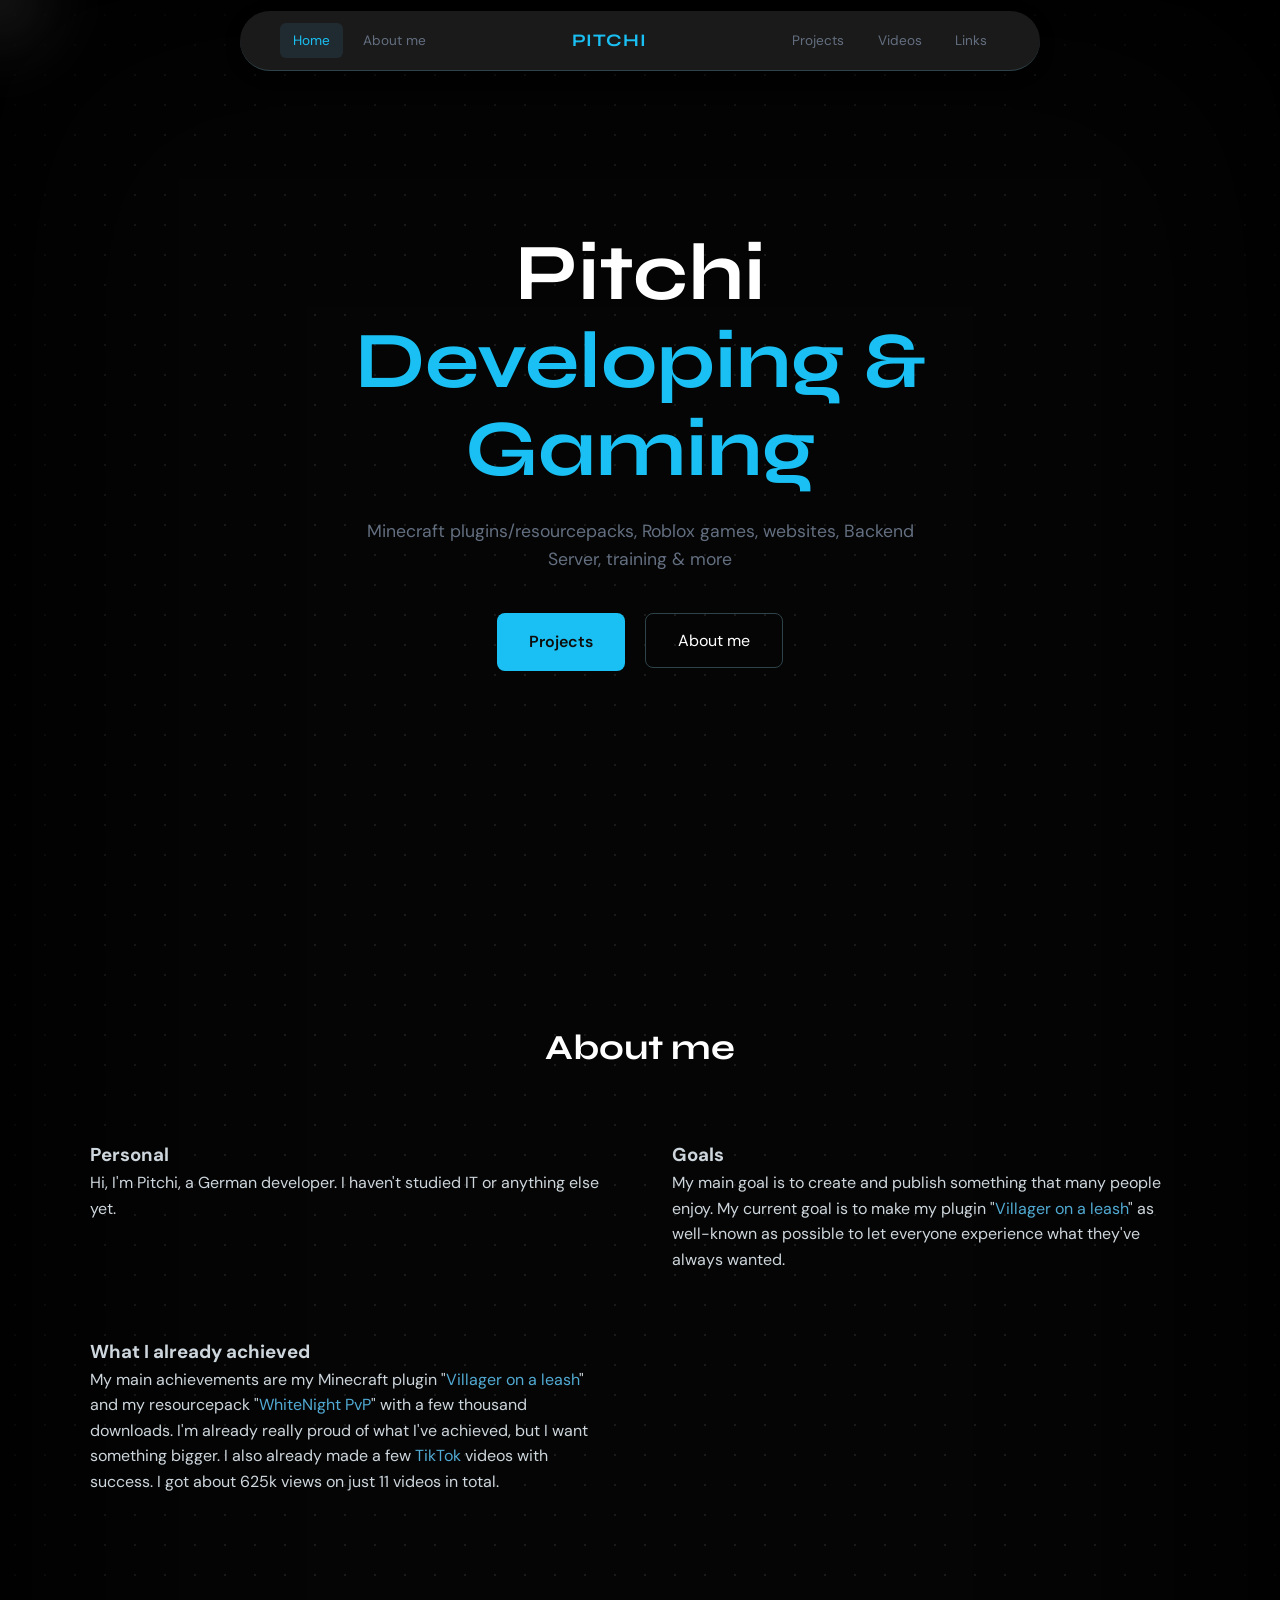
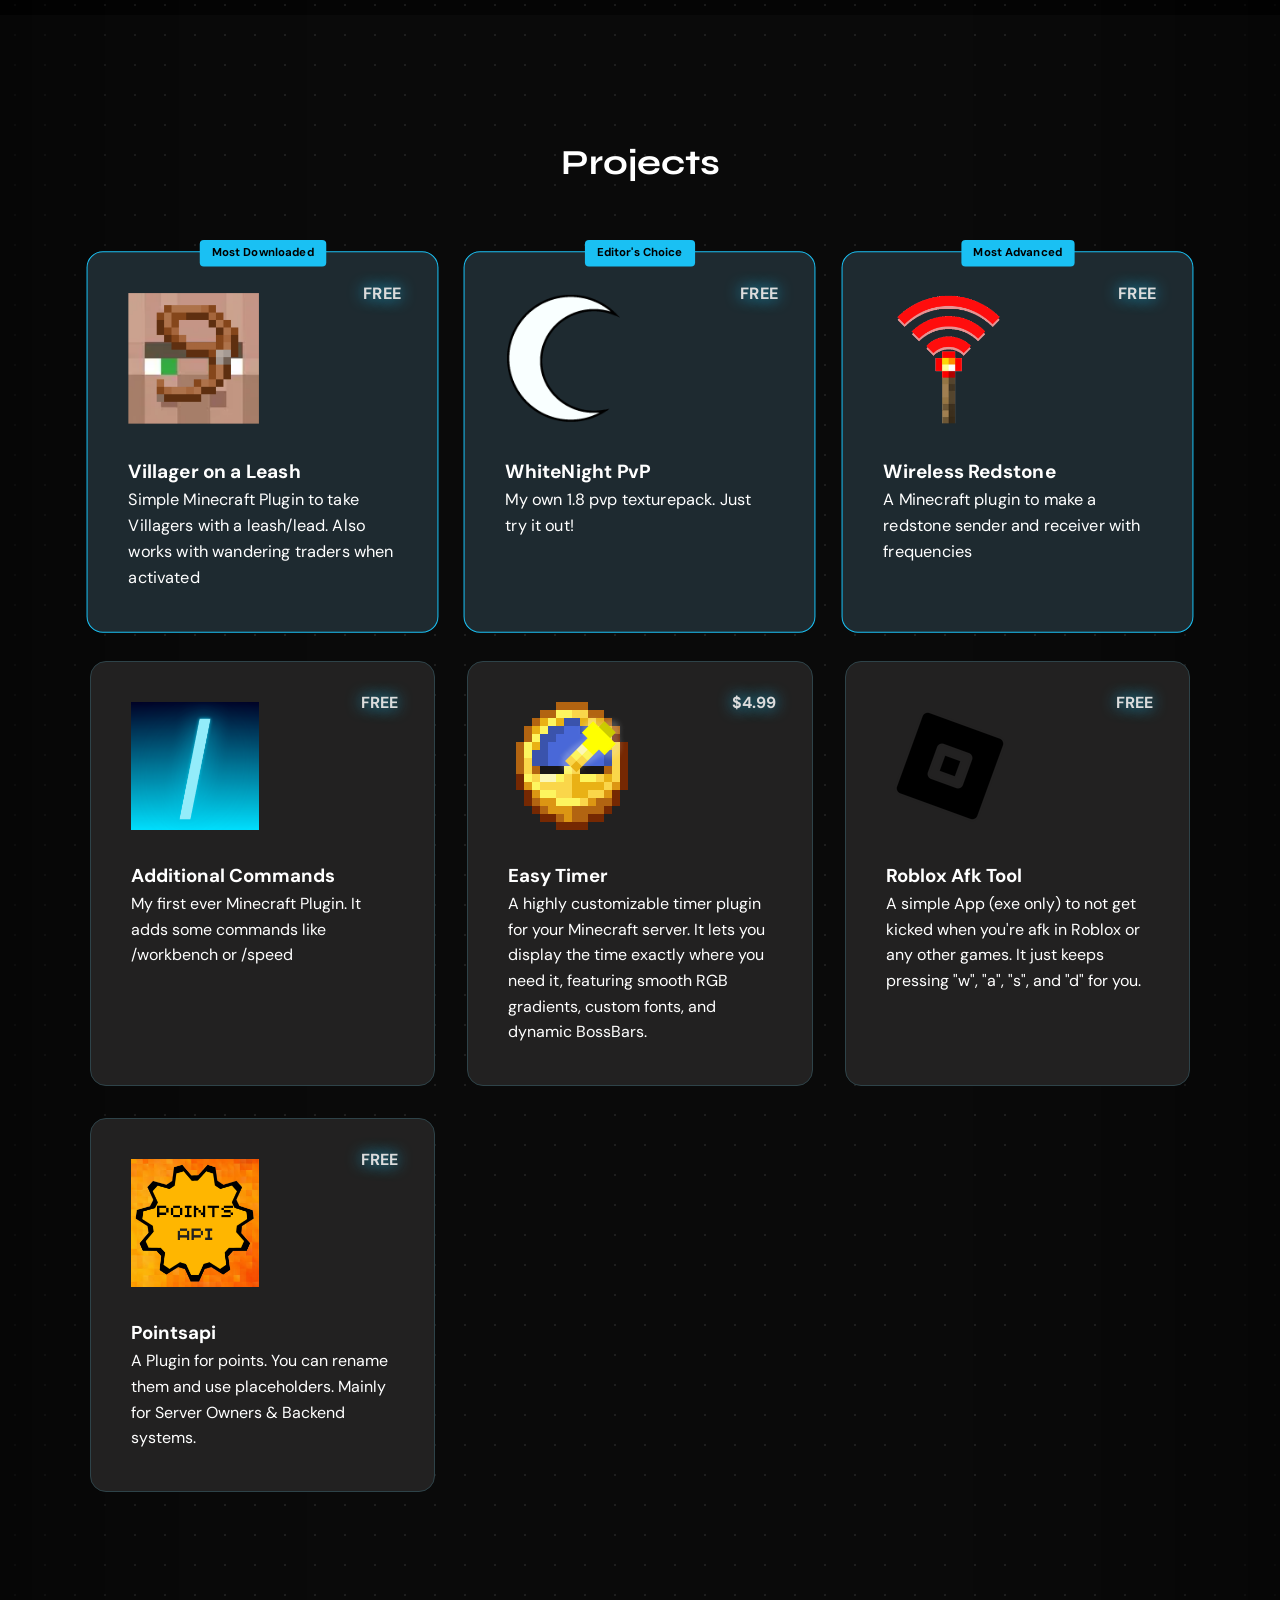
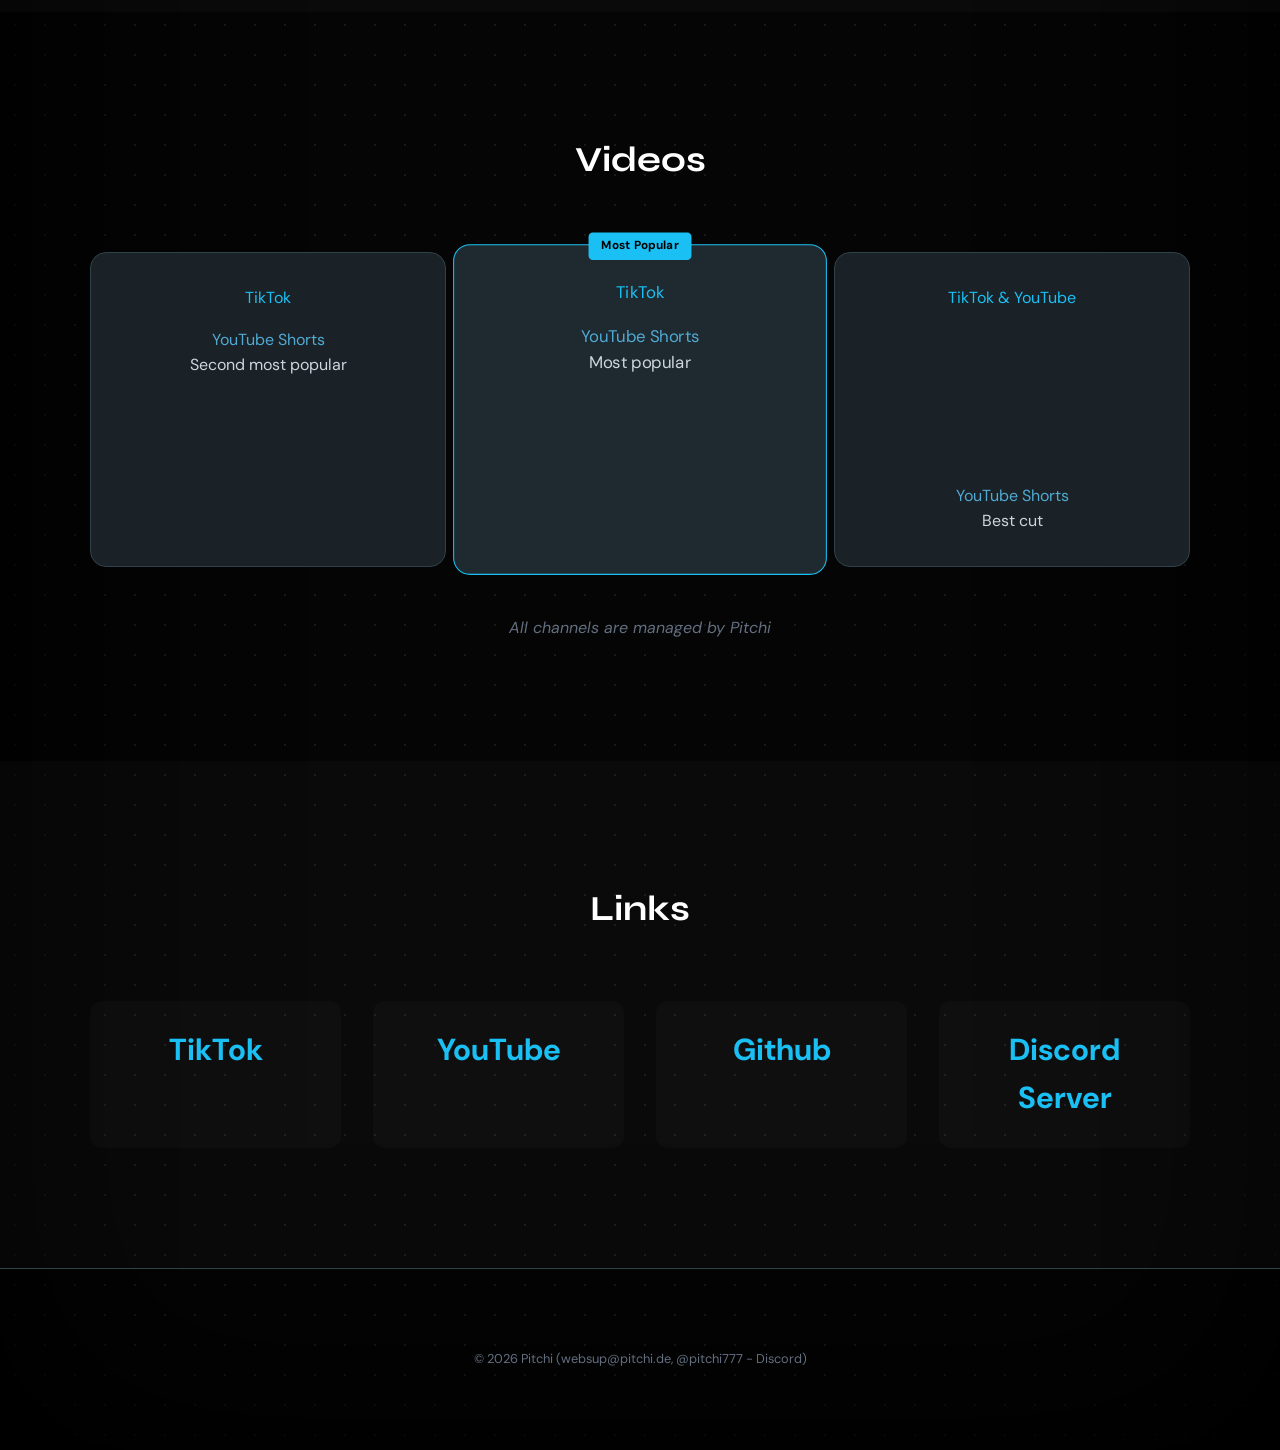
==== commit f17bd112: "added a project page for easy timer. Added price tag to project list" ====
--- a/index.html
+++ b/index.html
@@ -75,6 +75,7 @@
             <h2 class="section_title">Projects</h2>
             <div class="grid">
                 <a href="projects/villager_on_a_leash.html" class="card featured">
+                    <p class="card_pricetag">FREE</p>
                     <p class="popular_tag">Most Downloaded</p>
                     <img class="card_icon" src="resources/img/villager_on_a_leash.png">
                     <h3>Villager on a Leash</h3>
@@ -82,6 +83,7 @@
                 </a>
 
                 <a href="projects/whitenightpvp.html" class="card featured">
+                    <p class="card_pricetag">FREE</p>
                     <p class="popular_tag">Editor's Choice</p>
                     <img class="card_icon" src="resources/img/whitenight_pvp.png">
                     <h3>WhiteNight PvP</h3>
@@ -89,6 +91,7 @@
                 </a>
 
                 <a href="projects/wireless_redstone.html" class="card featured">
+                    <p class="card_pricetag">FREE</p>
                     <p class="popular_tag">Most Advanced</p>
                     <img class="card_icon" src="resources/img/wireless_redstone.png">
                     <h3>Wireless Redstone</h3>
@@ -96,21 +99,31 @@
                 </a>
 
                 <a href="projects/additional_commands.html" class="card">
+                    <p class="card_pricetag">FREE</p>
                     <img class="card_icon" src="resources/img/additional_commands.png">
                     <h3>Additional Commands</h3>
                     <p>My first ever Minecraft Plugin. It adds some commands like /workbench or /speed</p>
                 </a>
-            
+
+                <a href="projects/easy_timer.html" class="card">
+                    <p class="card_pricetag">$4.99</p>
+                    <img class="card_icon" src="resources/img/easy_timer.png">
+                    <h3>Easy Timer</h3>
+                    <p>A highly customizable timer plugin for your Minecraft server. It lets you display the time exactly where you need it, featuring smooth RGB gradients, custom fonts, and dynamic BossBars.</p>
+                </a>
+                
+                <a href="projects/roblox_afk_tool.html" class="card">
+                    <p class="card_pricetag">FREE</p>
+                    <img class="card_icon" src="resources/img/roblox_afk_tool.png">
+                    <h3>Roblox Afk Tool</h3>
+                    <p>A simple App (exe only) to not get kicked when you're afk in Roblox or any other games. It just keeps pressing "w", "a", "s", and "d" for you.</p>
+                </a>
+                            
                 <a href="projects/pointsapi.html" class="card">
+                    <p class="card_pricetag">FREE</p>
                     <img class="card_icon" src="resources/img/points_api.png">
                     <h3>Pointsapi</h3>
                     <p>A Plugin for points. You can rename them and use placeholders. Mainly for Server Owners & Backend systems.</p>
-                </a>
-
-                <a href="projects/roblox_afk_tool.html" class="card">
-                    <img class="card_icon" src="resources/img/roblox_afk_tool.png">
-                    <h3>Roblox Afk Tool</h3>
-                    <p>A simple App (exe only) to not get kicked when you're afk in Roblox or any other games. It just keeps pressing "w", "a", "s", and "d" for you.</p>
                 </a>
             </div>
         </div>
--- a/style.css
+++ b/style.css
@@ -206,6 +206,18 @@
     height: 8rem;
 }
 
+.card_pricetag {
+    position: absolute;
+    top: 1.5rem;
+    right: 1.5rem;
+    text-shadow: 0px 0px 15px var(--accent);
+    color: rgb(220, 220, 220);
+    padding: 0.25rem 0.75rem;
+    border-radius: 8px;
+    font-weight: bold;
+    margin: 0;
+}
+
 /* ── Pricing ── */
 .videos_grid {
     display: flex;
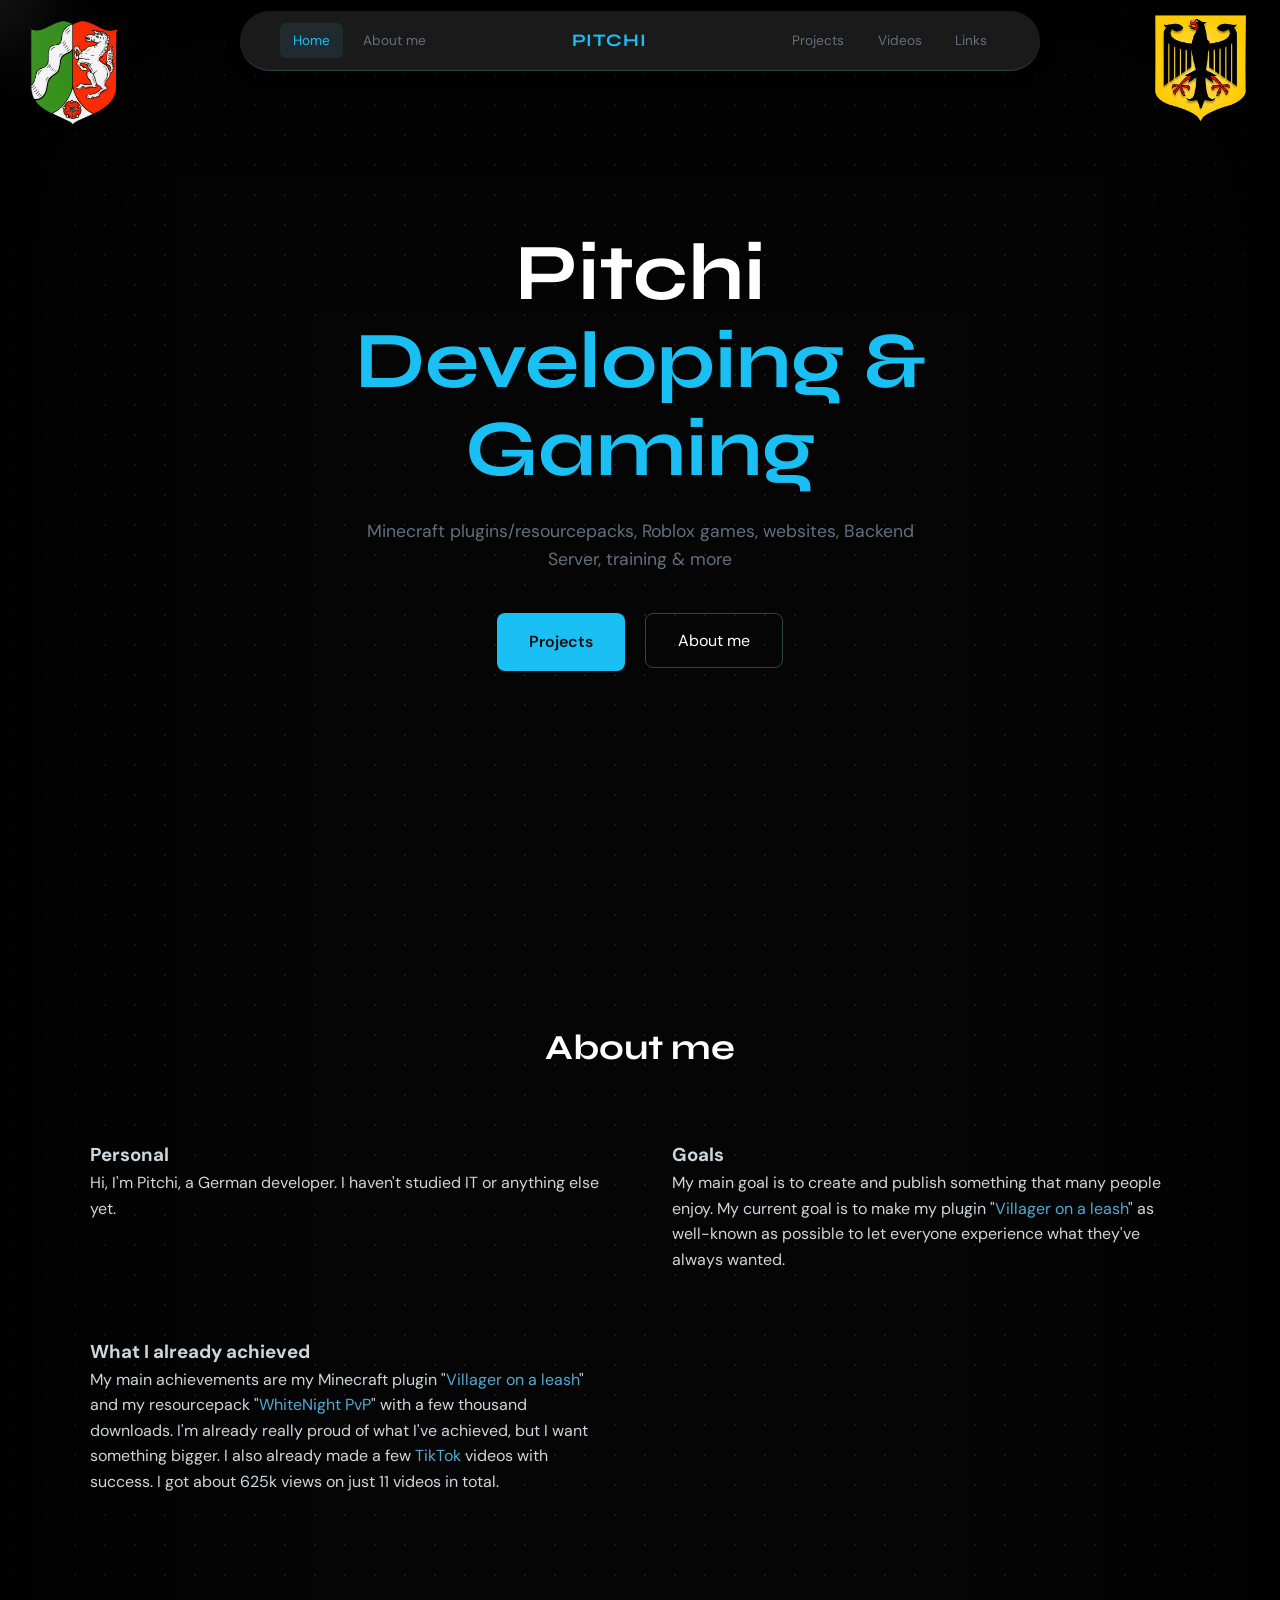
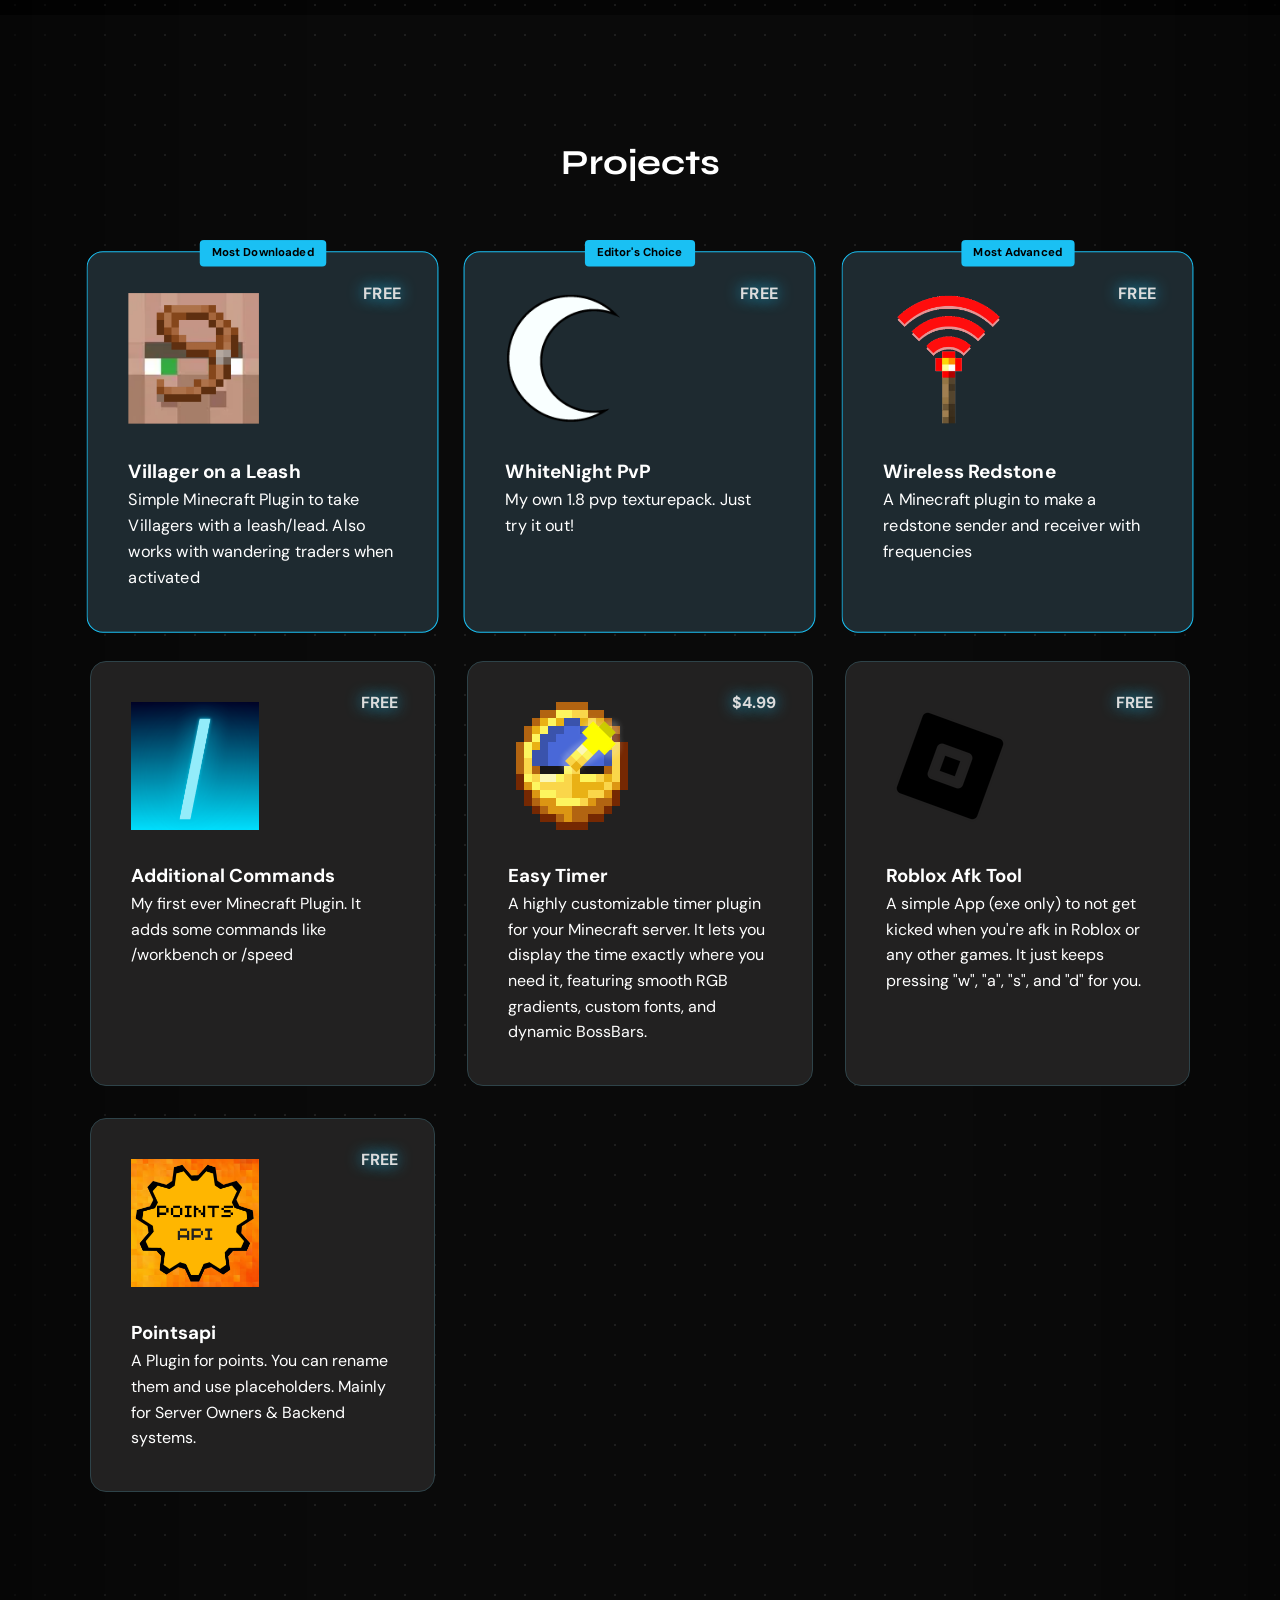
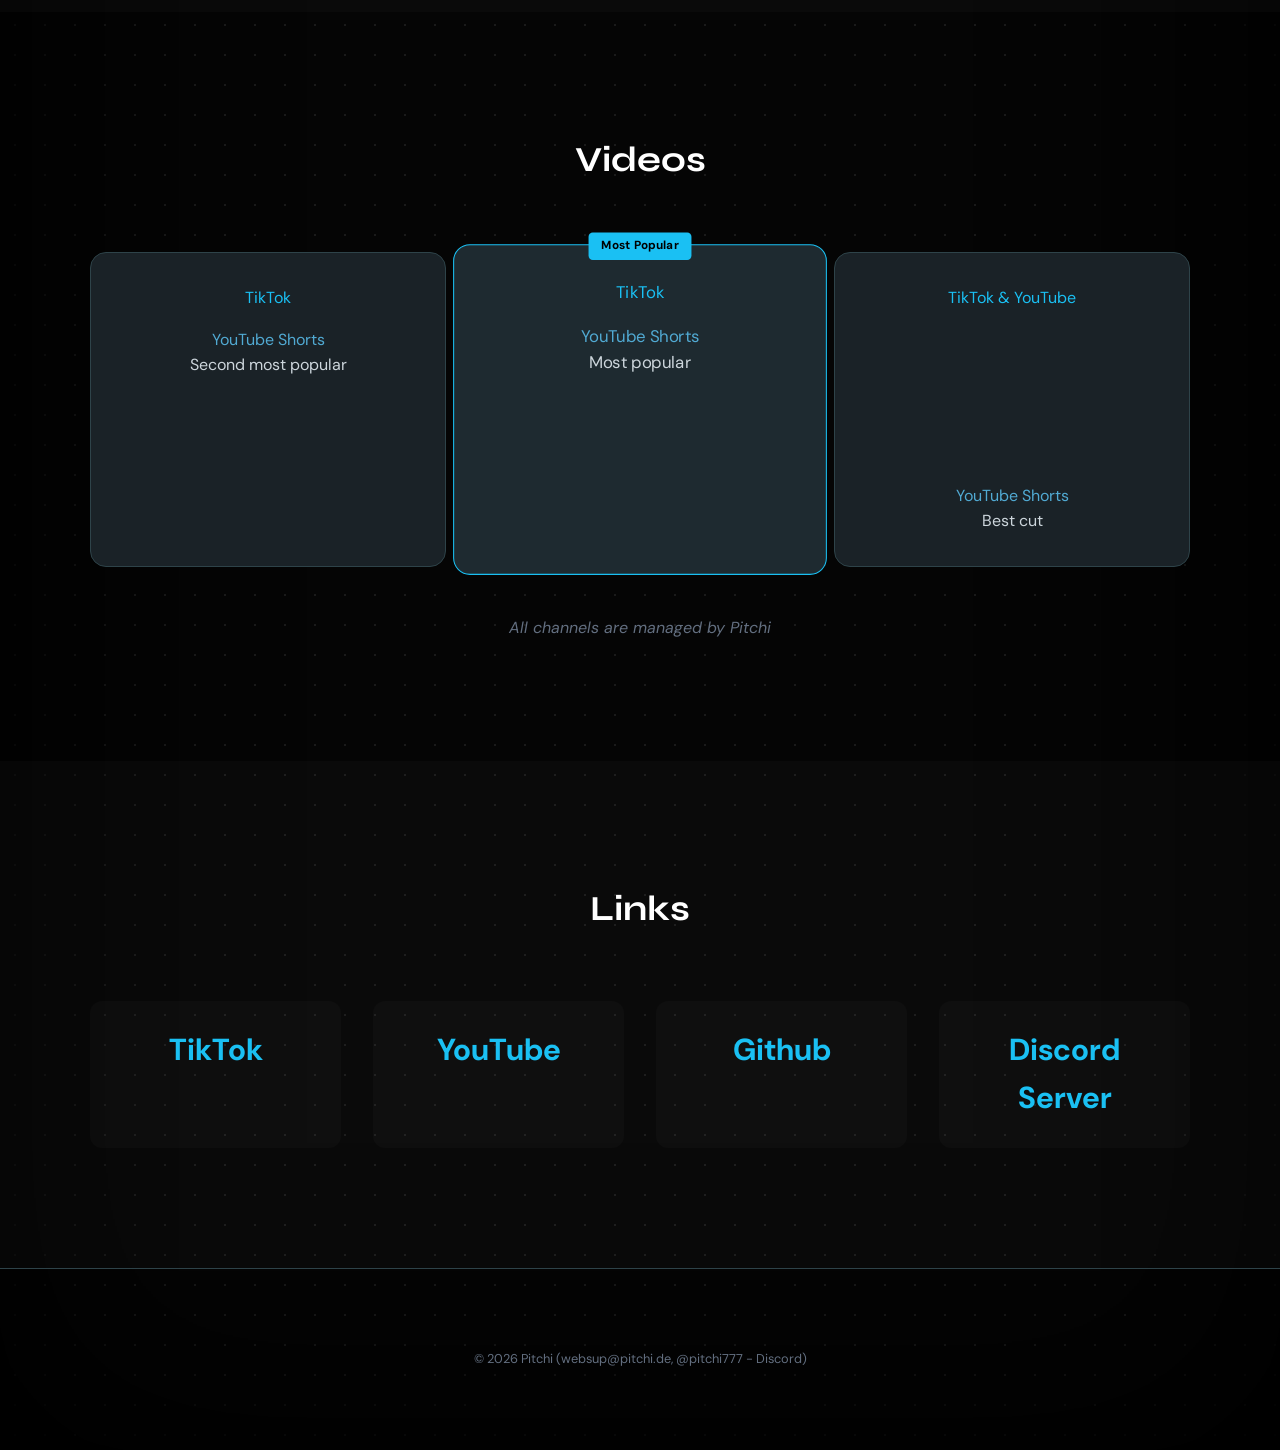
==== commit 1e32142f: "added nrw and de blazons" ====
--- a/index.html
+++ b/index.html
@@ -19,6 +19,8 @@
 
     <div id="cursor-follower" class="cursor-follower"></div>
 
+    <img src="resources/img/nrw.png" alt="nrw logo" class="nrw">
+
     <nav class="locbar">
         <div class="locbar_links">
             <a href="/index.html#hero" class="locbar_text active">Home</a>
@@ -33,6 +35,9 @@
             <a href="/index.html#links" class="locbar_text">Links</a>
         </div>
     </nav>
+
+    <img src="resources/img/de.png" alt="nrw logo" class="de">
+
 
     <header class="hero" id="hero">
         <h1>Pitchi <br><span class="highlight">Developing & Gaming</span></h1>
--- a/style.css
+++ b/style.css
@@ -34,7 +34,6 @@
 
 .body-lines {
     background-color: #050505;
-    /* Ersetzt das Punkte-Raster durch ein Linien-Grid */
     background-image: 
         linear-gradient(to right, #1a1a1a 1px, transparent 1px),
         linear-gradient(to bottom, #1a1a1a 1px, transparent 1px);
@@ -49,6 +48,33 @@
         
     line-height: 1.6;
     overflow-x: hidden;
+}
+
+@keyframes spin {
+  from {
+    transform: rotate(0deg);
+  }
+  to {
+    transform: rotate(1500deg);
+  }
+}
+
+.nrw {
+  max-height: 120px;
+  position: fixed;
+  left: 2vw;
+  top: 1vh;
+  animation: spin linear;
+  animation-timeline: scroll();
+}
+
+.de {
+  max-height: 120px;
+  position: fixed;
+  right: 2vw;
+  top: 1vh;
+  animation: spin linear;
+  animation-timeline: scroll();
 }
 
 /* ── Nav ── */
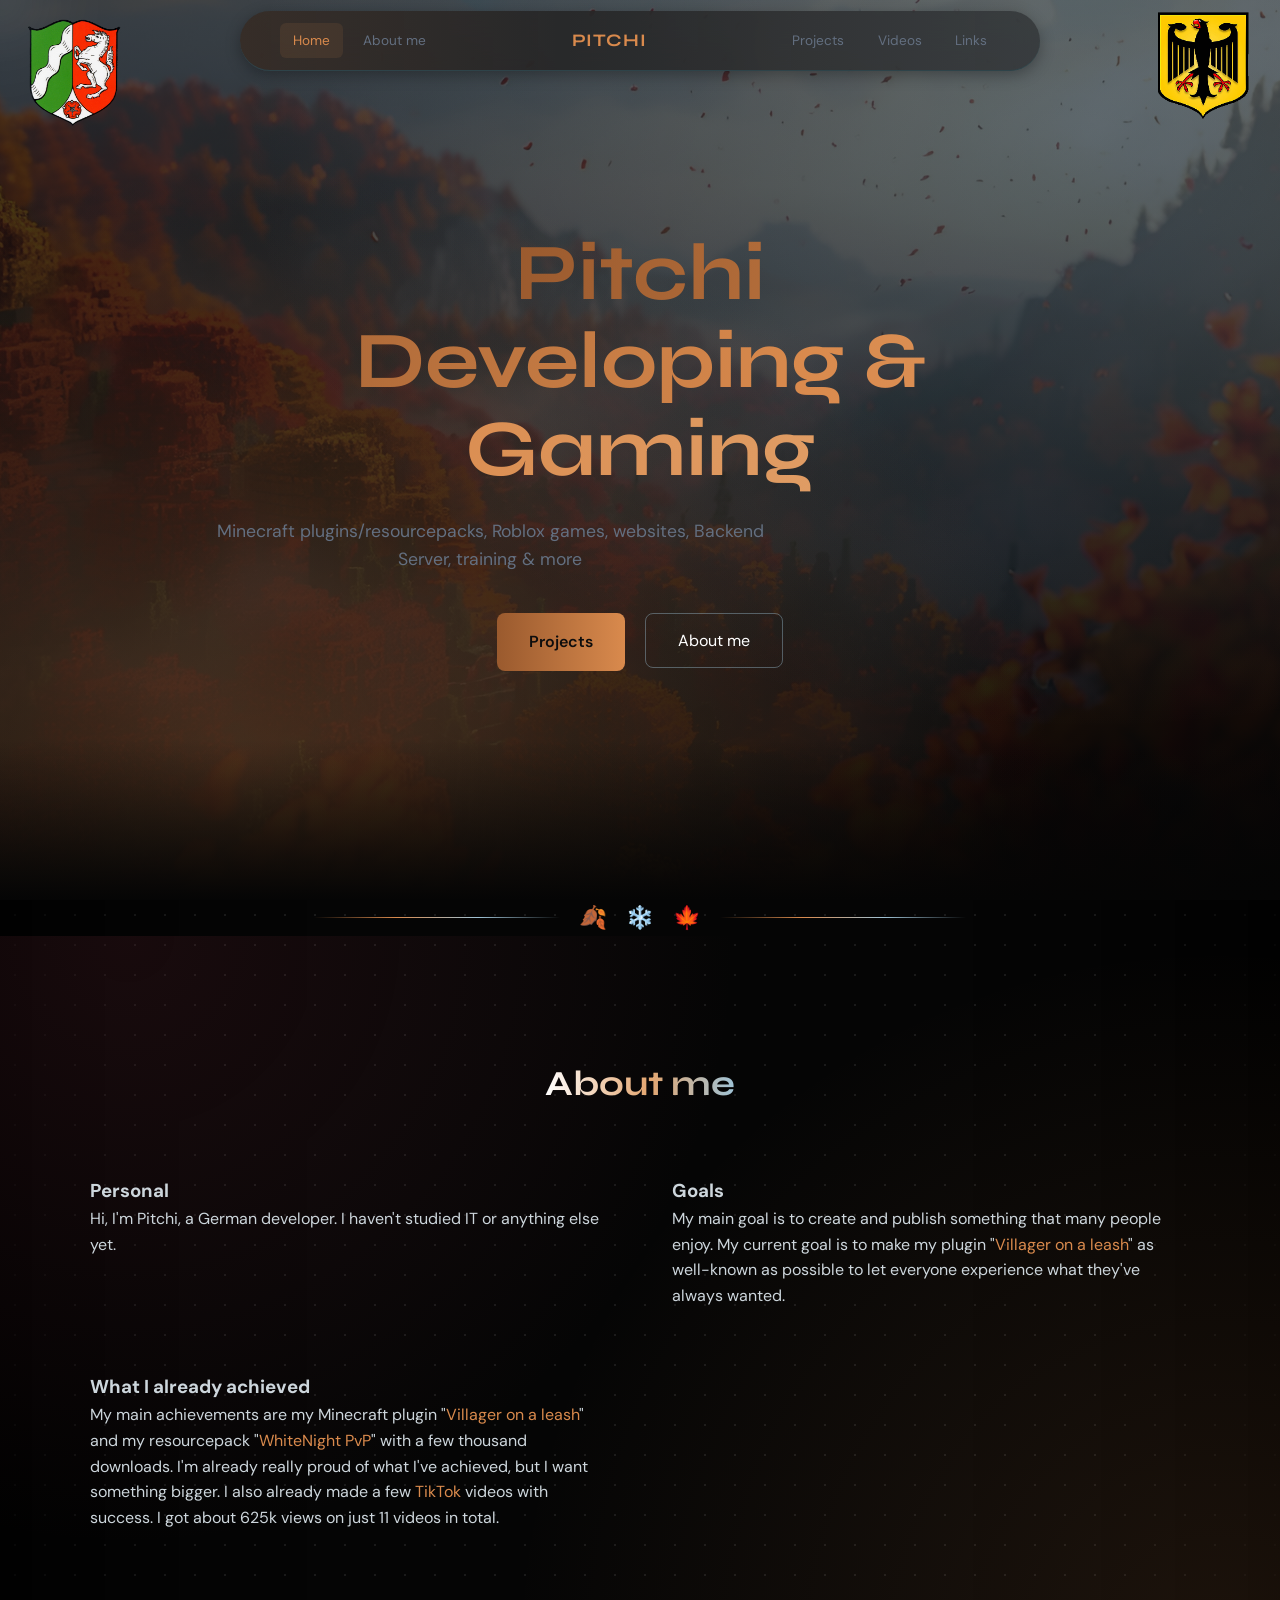
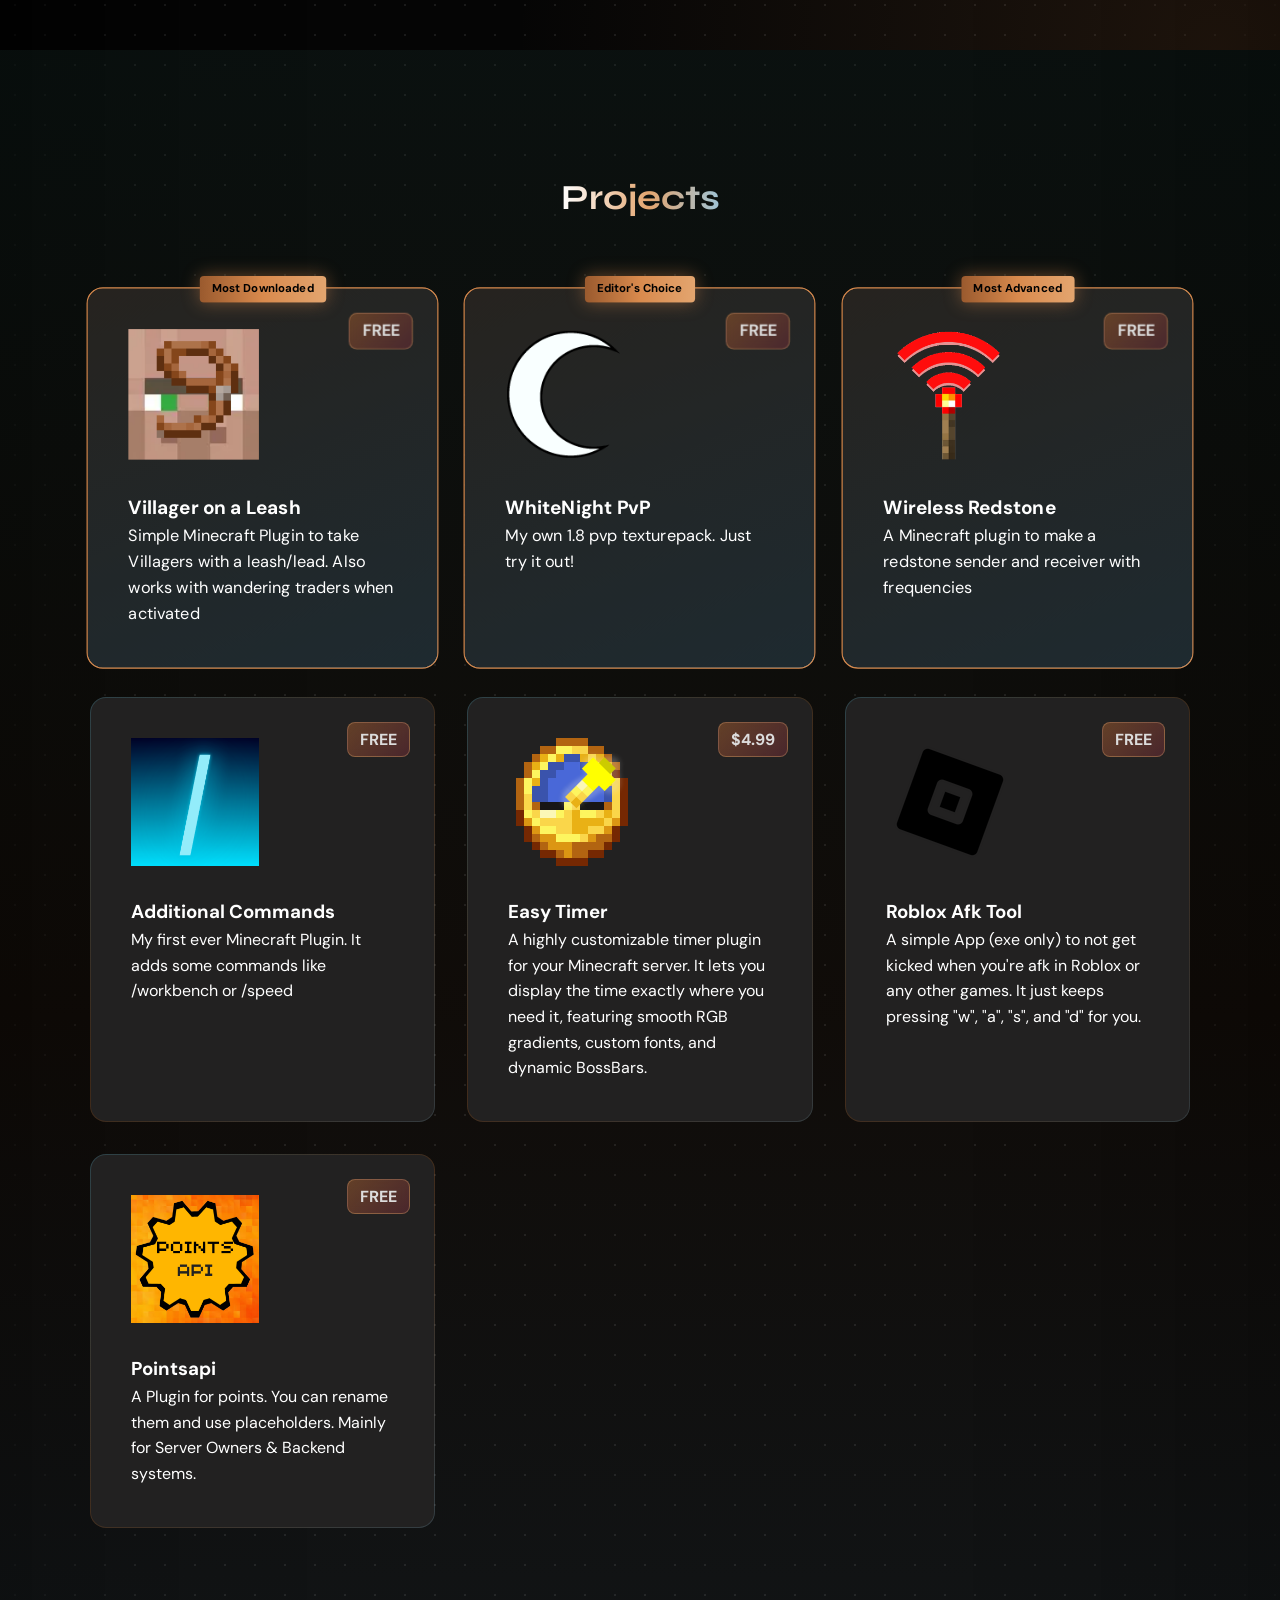
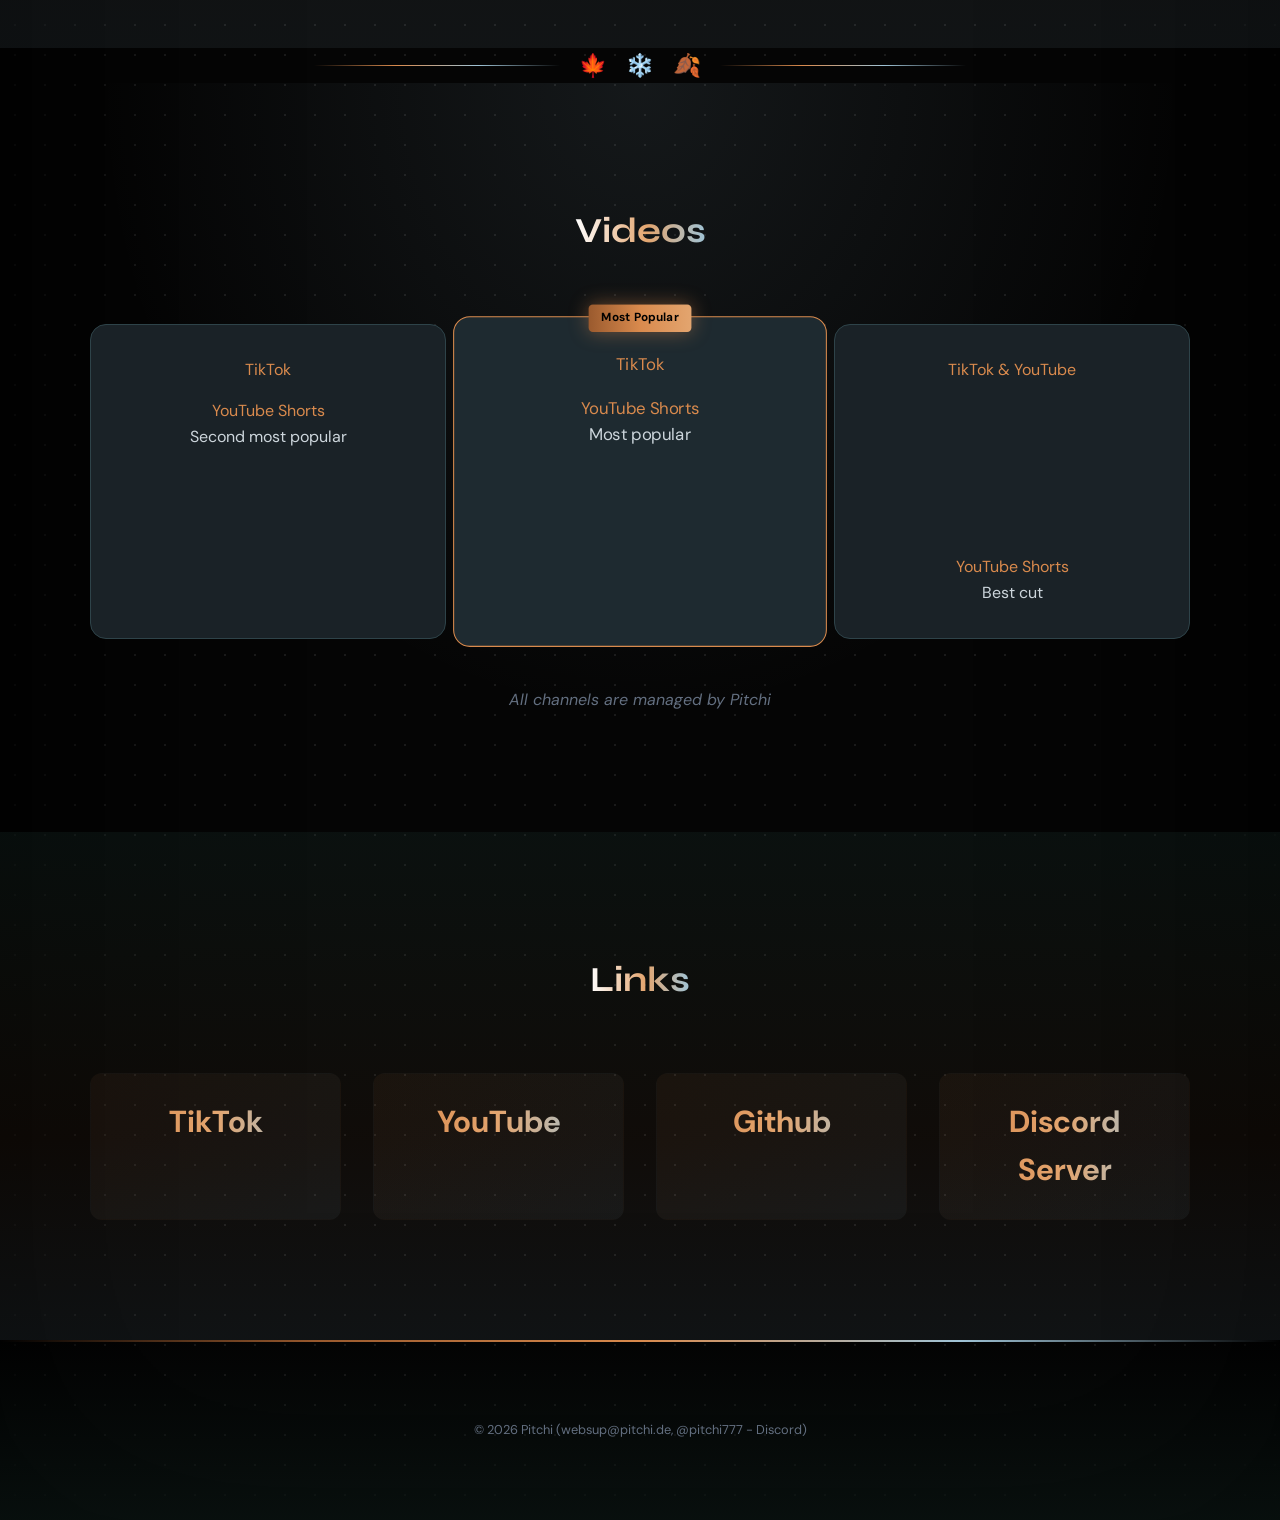
==== commit 1ec46d21: "autumn update" ====
--- a/index.html
+++ b/index.html
@@ -10,6 +10,7 @@
     <link rel="preconnect" href="https://fonts.googleapis.com">
     <link href="https://fonts.googleapis.com/css2?family=DM+Sans:wght@300;400;500&family=Syne:wght@600;700&display=swap" rel="stylesheet">
     <link rel="stylesheet" href="style.css">
+    <link rel="stylesheet" href="autumn-winter.css">
     
     <link rel="icon" type="image/png" href="/resources/img/icon.png?v=1.2">
     <link rel="apple-touch-icon" href="/resources/img/icon.png">
@@ -19,6 +20,11 @@
 
     <div id="cursor-follower" class="cursor-follower"></div>
 
+    <!-- Fallende Blätter & Schneeflocken -->
+    <div class="fall" aria-hidden="true">
+        <i>🍂</i><i>❄️</i><i>🍁</i><i>❄️</i><i>🍂</i><i>❄️</i><i>🍁</i><i>❄️</i>
+    </div>
+
     <img src="resources/img/nrw.png" alt="nrw logo" class="nrw">
 
     <nav class="locbar">
@@ -40,14 +46,28 @@
 
 
     <header class="hero" id="hero">
-        <h1>Pitchi <br><span class="highlight">Developing & Gaming</span></h1>
-        <p>Minecraft plugins/resourcepacks, Roblox games, websites, Backend Server, training & more</p>
-
-        <div class="hero_btns">
-            <a href="#projects" class="btn_primary">Projects</a>
-            <a href="#aboutme" class="btn_secondary">About me</a>
+        <!-- Hintergrundbild: resources/img/hero.jpg (Pfad in autumn-winter.css unter .hero_bg) -->
+        <div class="hero_bg"></div>
+        <div class="hero_overlay"></div>
+        <div class="hero_z">
+
+            <h1>
+                <span class="highlight">
+                    Pitchi<br>
+                    Developing & Gaming
+                </span>
+            </h1>
+
+            <p>Minecraft plugins/resourcepacks, Roblox games, websites, Backend Server, training & more</p>
+
+            <div class="hero_btns">
+                <a href="#projects" class="btn_primary">Projects</a>
+                <a href="#aboutme" class="btn_secondary">About me</a>
+            </div>
         </div>
     </header>
+
+    <div class="divider" aria-hidden="true"><span>🍂</span><span>❄️</span><span>🍁</span></div>
 
     <section id="aboutme" class="section">
         <div class="container">
@@ -133,6 +153,8 @@
             </div>
         </div>
     </section>
+
+    <div class="divider" aria-hidden="true"><span>🍁</span><span>❄️</span><span>🍂</span></div>
 
     <section id="videos" class="section_large">
         <div class="container">
--- a/style.css
+++ b/style.css
@@ -8,9 +8,11 @@
     --bg: #151b1f;
     --bar: #222121;
     --bar-border: #2e4349;
-    --accent: #1ac0f3;
+    --accent: #D98A4D;
     --text: #cdd6dc;
     --text-muted: #636f80;
+    --accent-dark: #9A5A2E;
+    --orange: #d48140;
 }
 
 html {
@@ -66,22 +68,24 @@
   top: 1vh;
   animation: spin linear;
   animation-timeline: scroll();
+  z-index: 1001;
 }
 
 .de {
-  max-height: 120px;
+  max-height: 115px;
   position: fixed;
   right: 2vw;
   top: 1vh;
   animation: spin linear;
   animation-timeline: scroll();
+  z-index: 1001;
 }
 
 /* ── Nav ── */
 .locbar {
     position: fixed;
     top: 0.7rem; left: 15rem; right: 15rem;
-    z-index: 100;
+    z-index: 1000;
     display: flex;
     align-items: center;
     justify-content: space-between;
@@ -116,13 +120,63 @@
 }
 
 .locbar_text_highlight:hover, .locbar_text_highlight.active {
-    background: linear-gradient(90deg, #3ca1c9 0%, #ae00ff 50%, #00f7ff 100%);
+    background: linear-gradient(90deg, #9A5A2E 0%, #D98A4D 50%, #E3A56F 100%);
     padding: 0.65rem 1.05rem;
 }
 
 .locbar_text:hover, .locbar_text.active {
     color: var(--accent);
-    background-color: rgba(79, 195, 247, 0.1);
+    background-color: rgba(217, 138, 77, 0.1);
+}
+
+/* ── Hero Video ── */
+.hero {
+    position: relative;
+    overflow: hidden;
+}
+
+.hero_video {
+    position: absolute;
+    inset: 0;
+    width: 100%;
+    height: 100%;
+    object-fit: cover;
+    z-index: 0;
+    filter: brightness(0.45) saturate(0.85);
+    pointer-events: none;
+}
+
+.hero_overlay {
+    position: absolute;
+    inset: 0;
+    z-index: 1;
+    background:
+        linear-gradient(to bottom, rgba(16, 21, 18, 0.55), rgba(16, 21, 18, 0.82)),
+        radial-gradient(circle at center, rgba(217, 138, 77, 0.08), transparent 65%);
+    pointer-events: none;
+}
+
+.hero_z {
+    z-index: 2;
+}
+
+.hero_content {
+    position: relative;
+    z-index: 2;
+}
+
+.hero_scroll {
+    position: absolute;
+    bottom: 2rem;
+    z-index: 2;
+    color: var(--text-muted);
+    font-size: 0.7rem;
+    letter-spacing: 0.15em;
+}
+
+.hero_scroll span {
+    color: var(--accent);
+    margin-left: 0.4rem;
 }
 
 /* ── Hero ── */
@@ -137,13 +191,13 @@
 }
 
 .badge {
-    background: rgba(79, 195, 247, 0.1);
+    background: rgba(217, 138, 77, 0.1);
     color: var(--accent);
     padding: 0.5rem 1.2rem; 
     border-radius: 50px;
     font-size: 0.75rem;
     margin-bottom: 1.5rem;
-    border: 1px solid rgba(79, 195, 247, 0.2);
+    border: 1px solid rgba(217, 138, 77, 0.2);
 }
 
 .hero h1 {
@@ -154,7 +208,12 @@
     max-width: 900px;
 }
 
-.highlight { color: var(--accent); }
+.highlight {
+    background: linear-gradient(90deg, var(--accent-dark), var(--orange));
+    -webkit-background-clip: text;
+    -webkit-text-fill-color: transparent;
+    background-clip: text;
+}
 
 .hero p {
     color: var(--text-muted);
@@ -209,6 +268,7 @@
     transition: 0.3s;
     color: white;
     text-decoration: none;
+    z-index: 100;
 }
 
 .card.featured {
@@ -406,7 +466,7 @@
 }
 
 .link {
-    color: rgb(81, 170, 211);
+    color: #D98A4D;
     text-decoration: none;
 }
 
@@ -469,7 +529,7 @@
     width: 140px;
     height: 140px;
     margin-bottom: 2rem;
-    filter: drop-shadow(0 0 25px rgba(26, 138, 243, 0.4));
+    filter: drop-shadow(0 0 25px rgba(217, 138, 77, 0.4));
     border-radius: 24px;
 }
 
@@ -502,6 +562,26 @@
         margin-left: 0.2rem;
         margin-right: 0.2rem;
     }
+
+    .nrw {
+        max-height: 80px;
+        position: fixed;
+        left: 2vw;
+        top: 9vh;
+        animation: spin linear;
+        animation-timeline: scroll();
+        z-index: 1001;
+    }
+
+    .de {
+        max-height: 80px;
+        position: fixed;
+        right: 2vw;
+        top: 9vh;
+        animation: spin linear;
+        animation-timeline: scroll();
+        z-index: 1001;
+    }
 }
 
 @media (max-width: 768px) {
--- a/autumn-winter.css
+++ b/autumn-winter.css
@@ -0,0 +1,261 @@
+/* ── Autumn/Winter theme: load AFTER style.css ──
+   <link rel="stylesheet" href="autumn-winter.css"> */
+
+:root {
+    --ember: #D98A4D;
+    --rust: #9A5A2E;
+    --amber: #E3A56F;
+    --berry: #7A2E3B;
+    --frost: #9FC3D6;
+    --ice: #DCEBF2;
+    --pine: #1E3A34;
+}
+
+/* ── Hero: Bild als Hintergrund ── */
+.hero_video { display: none; } /* falls das Video noch im HTML steckt */
+
+.hero_bg {
+    position: absolute;
+    inset: 0;
+    z-index: 0;
+    background: url("resources/img/leaf_bg.jpg") center / cover no-repeat;
+    filter: brightness(0.55) saturate(0.9);
+    transform: scale(1.04);
+}
+
+.hero_overlay {
+    background:
+        radial-gradient(ellipse at 20% 85%, rgba(217, 138, 77, 0.28), transparent 55%),
+        radial-gradient(ellipse at 85% 15%, rgba(159, 195, 214, 0.22), transparent 55%),
+        linear-gradient(to bottom, rgba(21, 27, 31, 0.45), rgba(5, 5, 5, 0.9));
+}
+
+/* weicher Übergang vom Hero in die Seite */
+.hero::after {
+    content: "";
+    position: absolute;
+    left: 0; right: 0; bottom: 0;
+    height: 160px;
+    z-index: 1;
+    background: linear-gradient(to bottom, transparent, #050505);
+    pointer-events: none;
+}
+
+/* ── Animierter Herbst→Winter-Verlauf auf der Überschrift ── */
+.highlight {
+    background: linear-gradient(100deg, #9A5A2E, #D98A4D, #E3A56F, #DCEBF2, #9FC3D6, #D98A4D);
+    background-size: 300% 100%;
+    -webkit-background-clip: text;
+    background-clip: text;
+    -webkit-text-fill-color: transparent;
+    animation: seasonShift 14s ease-in-out infinite alternate;
+}
+
+@keyframes seasonShift {
+    from { background-position: 0% 50%; }
+    to   { background-position: 100% 50%; }
+}
+
+.section_title {
+    background: linear-gradient(90deg, #fff 0%, var(--amber) 55%, var(--frost) 100%);
+    -webkit-background-clip: text;
+    background-clip: text;
+    -webkit-text-fill-color: transparent;
+    width: fit-content;
+    margin-inline: auto;
+    margin-bottom: 4rem;
+}
+
+/* ── Sektionen mit Farbverläufen ── */
+#aboutme {
+    background:
+        radial-gradient(circle at 10% 0%, rgba(122, 46, 59, 0.18), transparent 45%),
+        radial-gradient(circle at 95% 100%, rgba(217, 138, 77, 0.12), transparent 50%);
+}
+
+.alt_bg {
+    background:
+        linear-gradient(180deg, rgba(30, 58, 52, 0.22), rgba(217, 138, 77, 0.05) 60%, rgba(159, 195, 214, 0.08));
+}
+
+#videos {
+    background: radial-gradient(ellipse at 50% 0%, rgba(159, 195, 214, 0.10), transparent 60%);
+}
+
+/* ── Divider mit Blatt / Schneeflocke ── */
+.divider {
+    display: flex;
+    align-items: center;
+    gap: 1.2rem;
+    max-width: 700px;
+    margin: 0 auto;
+    padding: 0 1.5rem;
+    color: var(--amber);
+    font-size: 1.4rem;
+}
+
+.divider::before,
+.divider::after {
+    content: "";
+    flex: 1;
+    height: 1px;
+    background: linear-gradient(90deg, transparent, var(--ember), var(--frost), transparent);
+}
+
+.divider img {
+    height: 1.8rem;
+    width: auto;
+}
+
+/* ── Karten: Verlaufsrand + Glow ── */
+.card {
+    background:
+        linear-gradient(var(--bar), var(--bar)) padding-box,
+        linear-gradient(135deg, var(--bar-border), rgba(217, 138, 77, 0.25), rgba(159, 195, 214, 0.25)) border-box;
+    border: 1px solid transparent;
+}
+
+.card:hover {
+    background:
+        linear-gradient(#1b1a1a, #1b1a1a) padding-box,
+        linear-gradient(135deg, var(--ember), var(--berry), var(--frost)) border-box;
+    box-shadow: 0 12px 40px rgba(217, 138, 77, 0.18), 0 0 30px rgba(159, 195, 214, 0.08);
+}
+
+.card.featured {
+    background:
+        linear-gradient(160deg, #26231f, #1e2a30) padding-box,
+        linear-gradient(135deg, var(--ember), var(--amber), var(--frost)) border-box;
+}
+
+/* Preis-Etikett als kleines Schild */
+.card_pricetag {
+    background: linear-gradient(135deg, rgba(154, 90, 46, 0.55), rgba(122, 46, 59, 0.45));
+    border: 1px solid rgba(227, 165, 111, 0.35);
+    text-shadow: none;
+    backdrop-filter: blur(4px);
+}
+
+.popular_tag {
+    background: linear-gradient(90deg, var(--rust), var(--ember), var(--amber));
+    box-shadow: 0 0 18px rgba(217, 138, 77, 0.45);
+}
+
+/* Eckakzent: kleines Blatt oben links auf Featured-Karten */
+.card.featured::before {
+    content: "";
+    position: absolute;
+    top: -14px; left: -10px;
+    width: 2rem;
+    height: 2rem;
+    background: url("resources/img/leaf1.png") center / contain no-repeat;
+    transform: rotate(-18deg);
+    filter: drop-shadow(0 2px 6px rgba(0, 0, 0, 0.6));
+}
+
+/* ── Buttons ── */
+.btn_primary {
+    background: linear-gradient(90deg, var(--rust), var(--ember), var(--amber));
+    background-size: 200% 100%;
+    transition: background-position 0.4s, box-shadow 0.3s;
+}
+
+.btn_primary:hover {
+    background-position: 100% 0;
+    box-shadow: 0 0 24px rgba(217, 138, 77, 0.5);
+}
+
+.btn_secondary {
+    border-color: rgba(159, 195, 214, 0.4);
+}
+
+.btn_secondary:hover {
+    background: rgba(159, 195, 214, 0.12);
+    color: var(--ice);
+}
+
+/* ── Link-Karten ── */
+.links_card {
+    background: linear-gradient(145deg, rgba(217, 138, 77, 0.06), rgba(159, 195, 214, 0.06));
+}
+
+.links_card:hover {
+    border-color: var(--ember);
+    box-shadow: 0 0 24px rgba(217, 138, 77, 0.15);
+}
+
+.links_card h4 {
+    background: linear-gradient(90deg, var(--ember), var(--amber), var(--frost));
+    -webkit-background-clip: text;
+    background-clip: text;
+    -webkit-text-fill-color: transparent;
+}
+
+/* ── Nav: dezenter Verlauf ── */
+.locbar {
+    background-image: linear-gradient(90deg, rgba(154, 90, 46, 0.14), transparent 40%, rgba(159, 195, 214, 0.10));
+}
+
+/* ── Footer ── */
+footer {
+    border-top: 0;
+    position: relative;
+    background: linear-gradient(to top, rgba(30, 58, 52, 0.25), transparent);
+}
+
+footer::before {
+    content: "";
+    position: absolute;
+    top: 0; left: 0; right: 0;
+    height: 2px;
+    background: linear-gradient(90deg, transparent, var(--rust), var(--ember), var(--frost), transparent);
+}
+
+/* ── Fallende Blätter & Schneeflocken (nur CSS) ── */
+.fall {
+    position: fixed;
+    inset: 0;
+    pointer-events: none;
+    overflow: hidden;
+    z-index: 50;
+}
+
+.fall i {
+    position: absolute;
+    top: -8vh;
+    font-style: normal;
+    opacity: 0.7;
+    animation: drift linear infinite;
+}
+
+.fall i img {
+    width: 2em;
+    height: auto;
+    display: block;
+}
+
+.fall i:nth-child(1) { left: 6%;  font-size: 1.3rem; animation-duration: 19s; animation-delay: -2s; }
+.fall i:nth-child(2) { left: 18%; font-size: 0.9rem; animation-duration: 24s; animation-delay: -9s; }
+.fall i:nth-child(3) { left: 31%; font-size: 1.1rem; animation-duration: 21s; animation-delay: -5s; }
+.fall i:nth-child(4) { left: 47%; font-size: 0.8rem; animation-duration: 27s; animation-delay: -14s; }
+.fall i:nth-child(5) { left: 62%; font-size: 1.2rem; animation-duration: 20s; animation-delay: -7s; }
+.fall i:nth-child(6) { left: 74%; font-size: 0.9rem; animation-duration: 25s; animation-delay: -11s; }
+.fall i:nth-child(7) { left: 86%; font-size: 1.3rem; animation-duration: 22s; animation-delay: -3s; }
+.fall i:nth-child(8) { left: 95%; font-size: 1rem;   animation-duration: 26s; animation-delay: -16s; }
+
+@keyframes drift {
+    0%   { transform: translate3d(0, 0, 0) rotate(0deg); }
+    50%  { transform: translate3d(40px, 55vh, 0) rotate(180deg); }
+    100% { transform: translate3d(-30px, 112vh, 0) rotate(360deg); }
+}
+
+/* ── Barrierefreiheit ── */
+@media (prefers-reduced-motion: reduce) {
+    .fall, .highlight { animation: none; }
+    .fall { display: none; }
+}
+
+@media (max-width: 768px) {
+    .fall i:nth-child(n+5) { display: none; }
+    .card.featured::before { left: -4px; }
+}
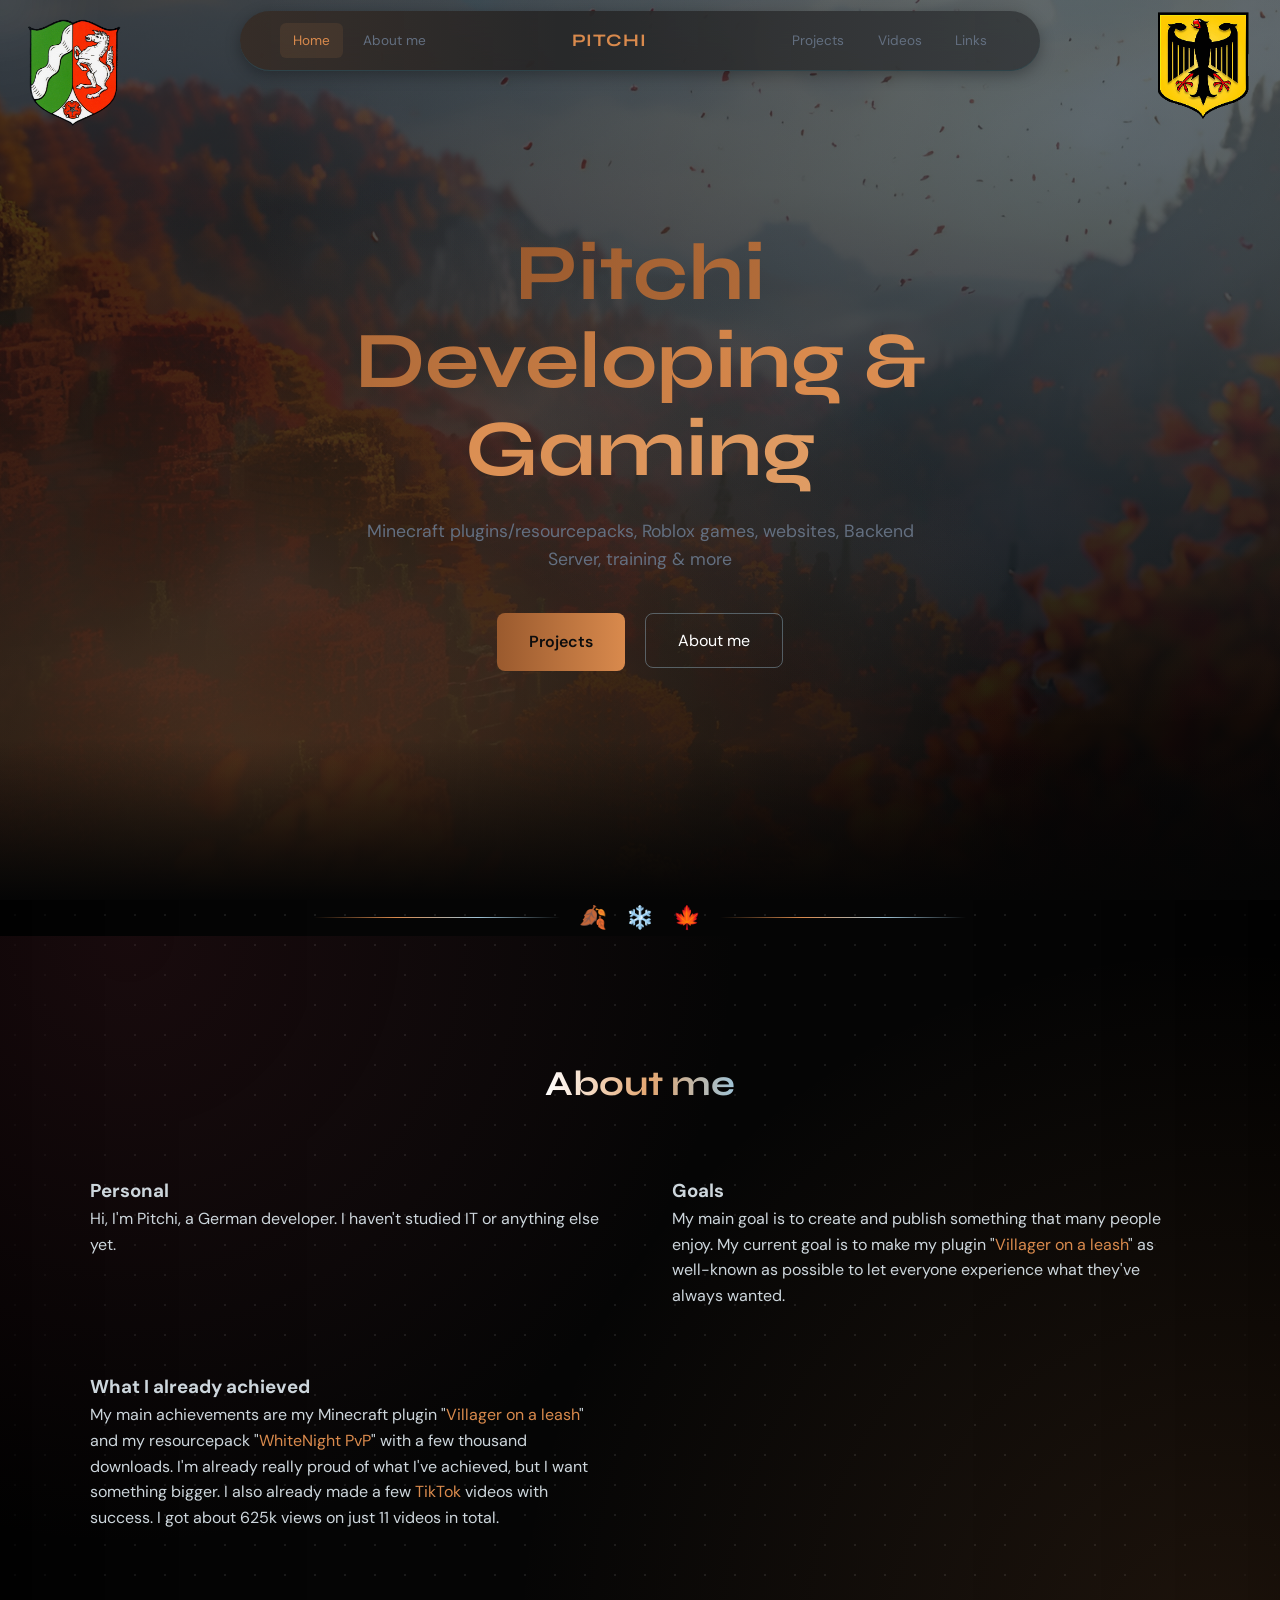
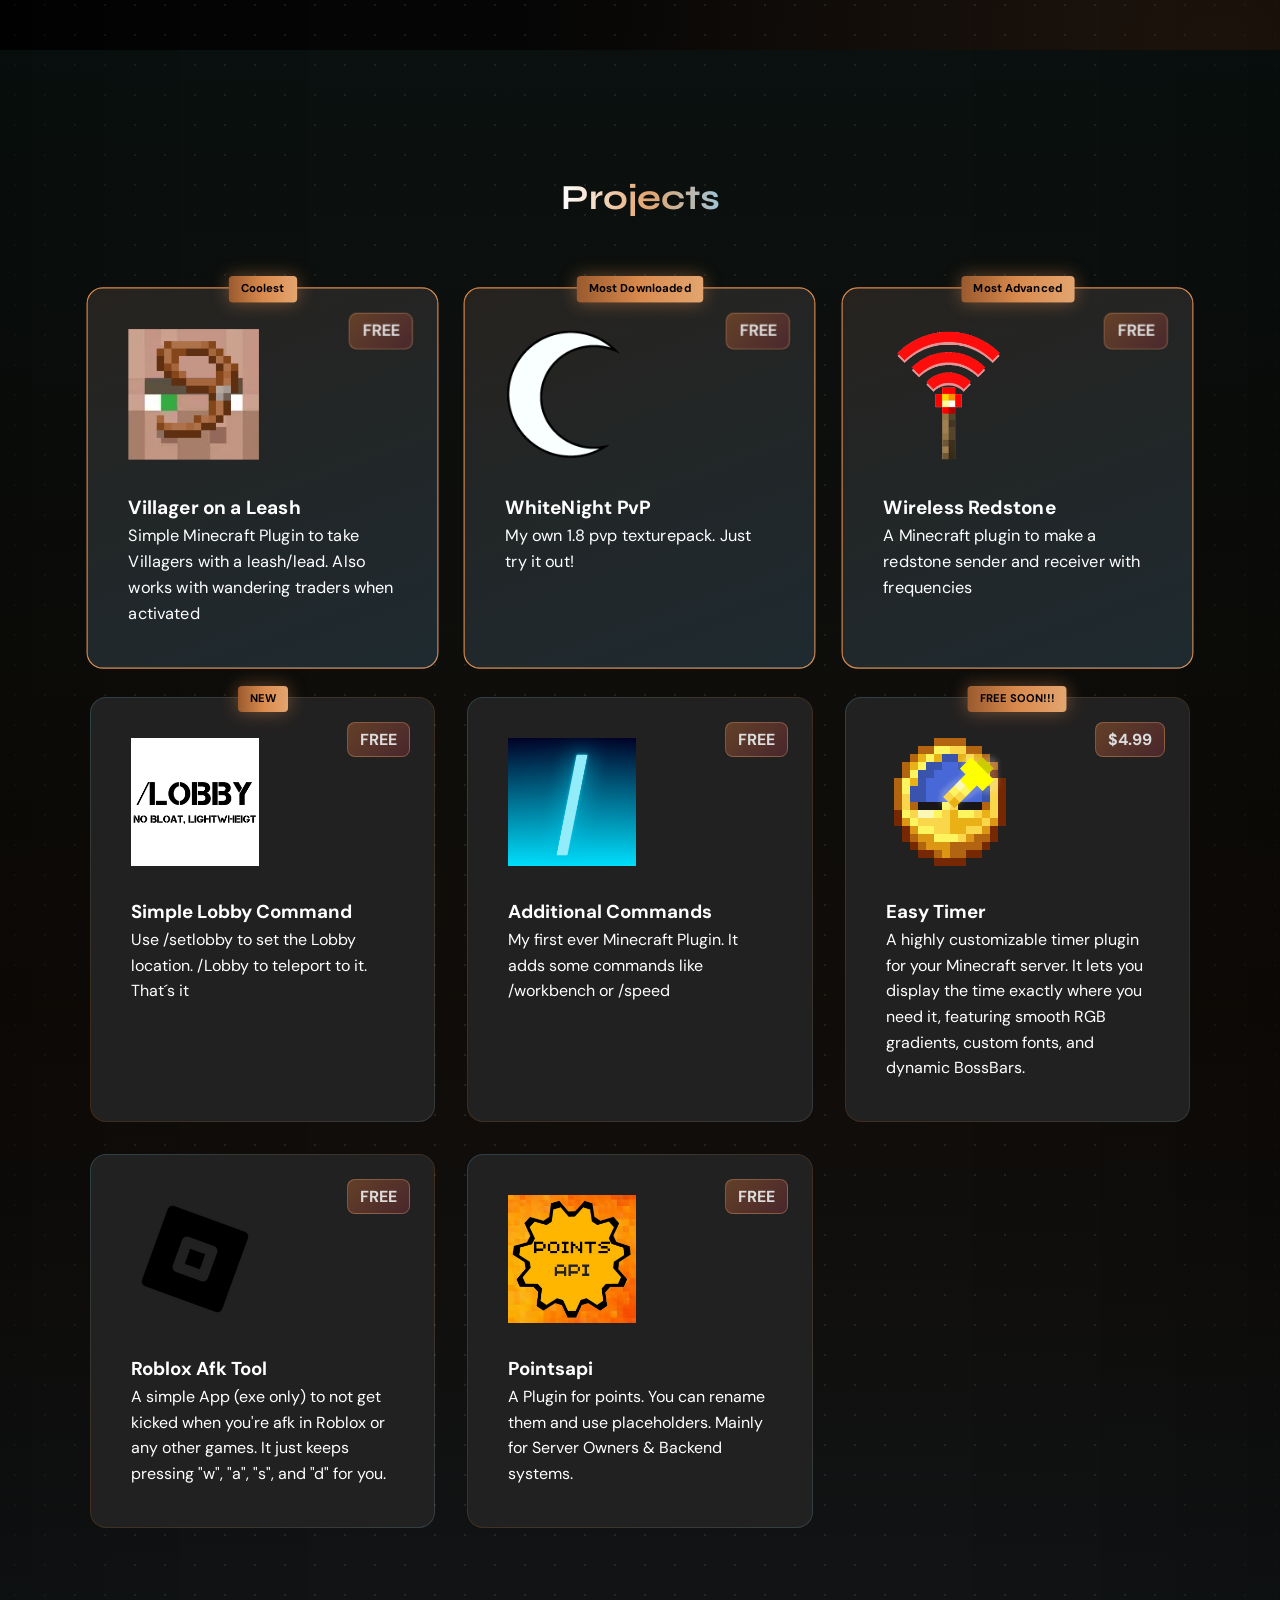
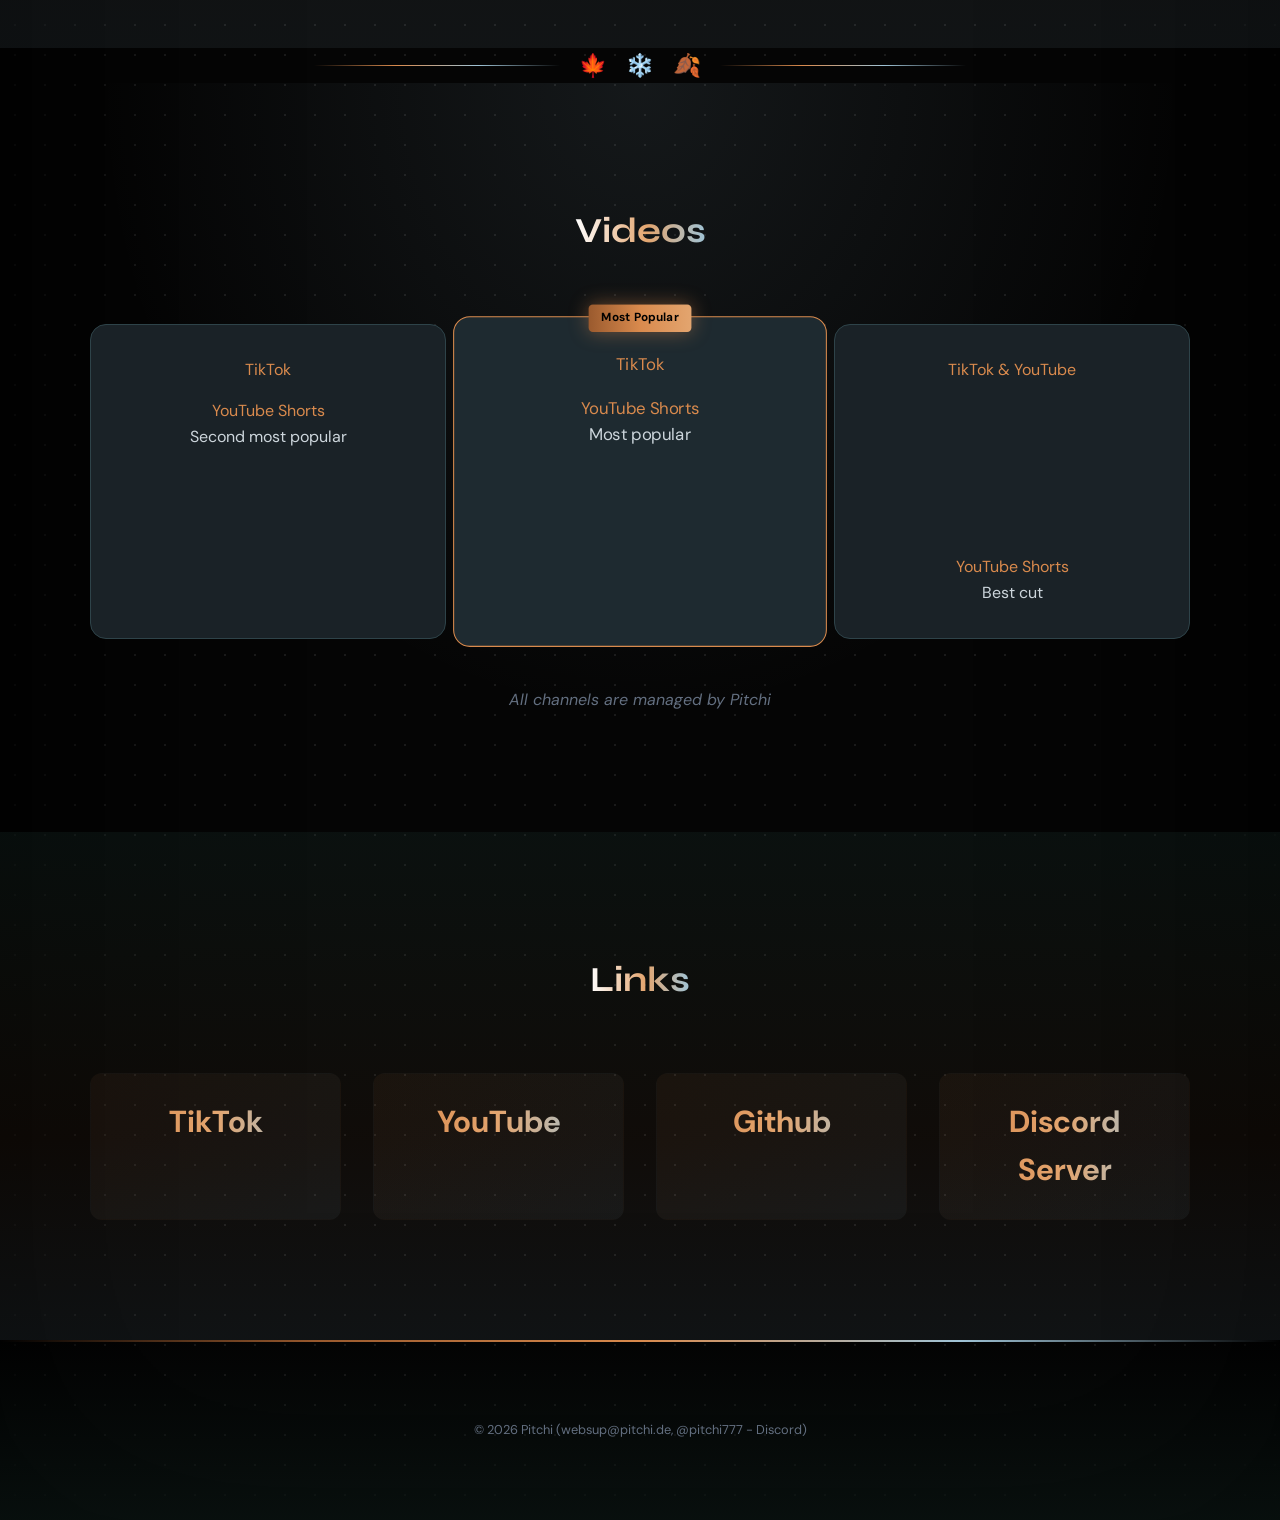
==== commit 686e85b7: "added new projects and little updates, changed discord urls" ====
--- a/index.html
+++ b/index.html
@@ -101,7 +101,7 @@
             <div class="grid">
                 <a href="projects/villager_on_a_leash.html" class="card featured">
                     <p class="card_pricetag">FREE</p>
-                    <p class="popular_tag">Most Downloaded</p>
+                    <p class="popular_tag">Coolest</p>
                     <img class="card_icon" src="resources/img/villager_on_a_leash.png">
                     <h3>Villager on a Leash</h3>
                     <p>Simple Minecraft Plugin to take Villagers with a leash/lead. Also works with wandering traders when activated</p>
@@ -109,7 +109,7 @@
 
                 <a href="projects/whitenightpvp.html" class="card featured">
                     <p class="card_pricetag">FREE</p>
-                    <p class="popular_tag">Editor's Choice</p>
+                    <p class="popular_tag">Most Downloaded</p>
                     <img class="card_icon" src="resources/img/whitenight_pvp.png">
                     <h3>WhiteNight PvP</h3>
                     <p>My own 1.8 pvp texturepack. Just try it out!</p>
@@ -123,6 +123,14 @@
                     <p>A Minecraft plugin to make a redstone sender and receiver with frequencies</p>
                 </a>
 
+                <a href="projects/simple_lobby_command.html" class="card">
+                    <p class="card_pricetag">FREE</p>
+                    <p class="popular_tag">NEW</p>
+                    <img class="card_icon" src="resources/img/simple_lobby_command.png">
+                    <h3>Simple Lobby Command</h3>
+                    <p>Use /setlobby to set the Lobby location. /Lobby to teleport to it. That´s it</p>
+                </a>
+
                 <a href="projects/additional_commands.html" class="card">
                     <p class="card_pricetag">FREE</p>
                     <img class="card_icon" src="resources/img/additional_commands.png">
@@ -132,6 +140,7 @@
 
                 <a href="projects/easy_timer.html" class="card">
                     <p class="card_pricetag">$4.99</p>
+                    <p class="popular_tag">FREE SOON!!!</p>
                     <img class="card_icon" src="resources/img/easy_timer.png">
                     <h3>Easy Timer</h3>
                     <p>A highly customizable timer plugin for your Minecraft server. It lets you display the time exactly where you need it, featuring smooth RGB gradients, custom fonts, and dynamic BossBars.</p>
@@ -204,7 +213,7 @@
                 <a href="https://github.com/PitchiMC" class="links_card">
                     <h4>Github</h4>
                 </a>
-                <a href="https://discord.gg/HKbunnVuRD" class="links_card">
+                <a href="https://discord.gg/Tw7qx4Z9RN" class="links_card">
                     <h4>Discord Server</h4>
                 </a>
             </div>
--- a/style.css
+++ b/style.css
@@ -157,7 +157,11 @@
 }
 
 .hero_z {
+    position: relative;
     z-index: 2;
+    display: flex;
+    flex-direction: column;
+    align-items: center;
 }
 
 .hero_content {
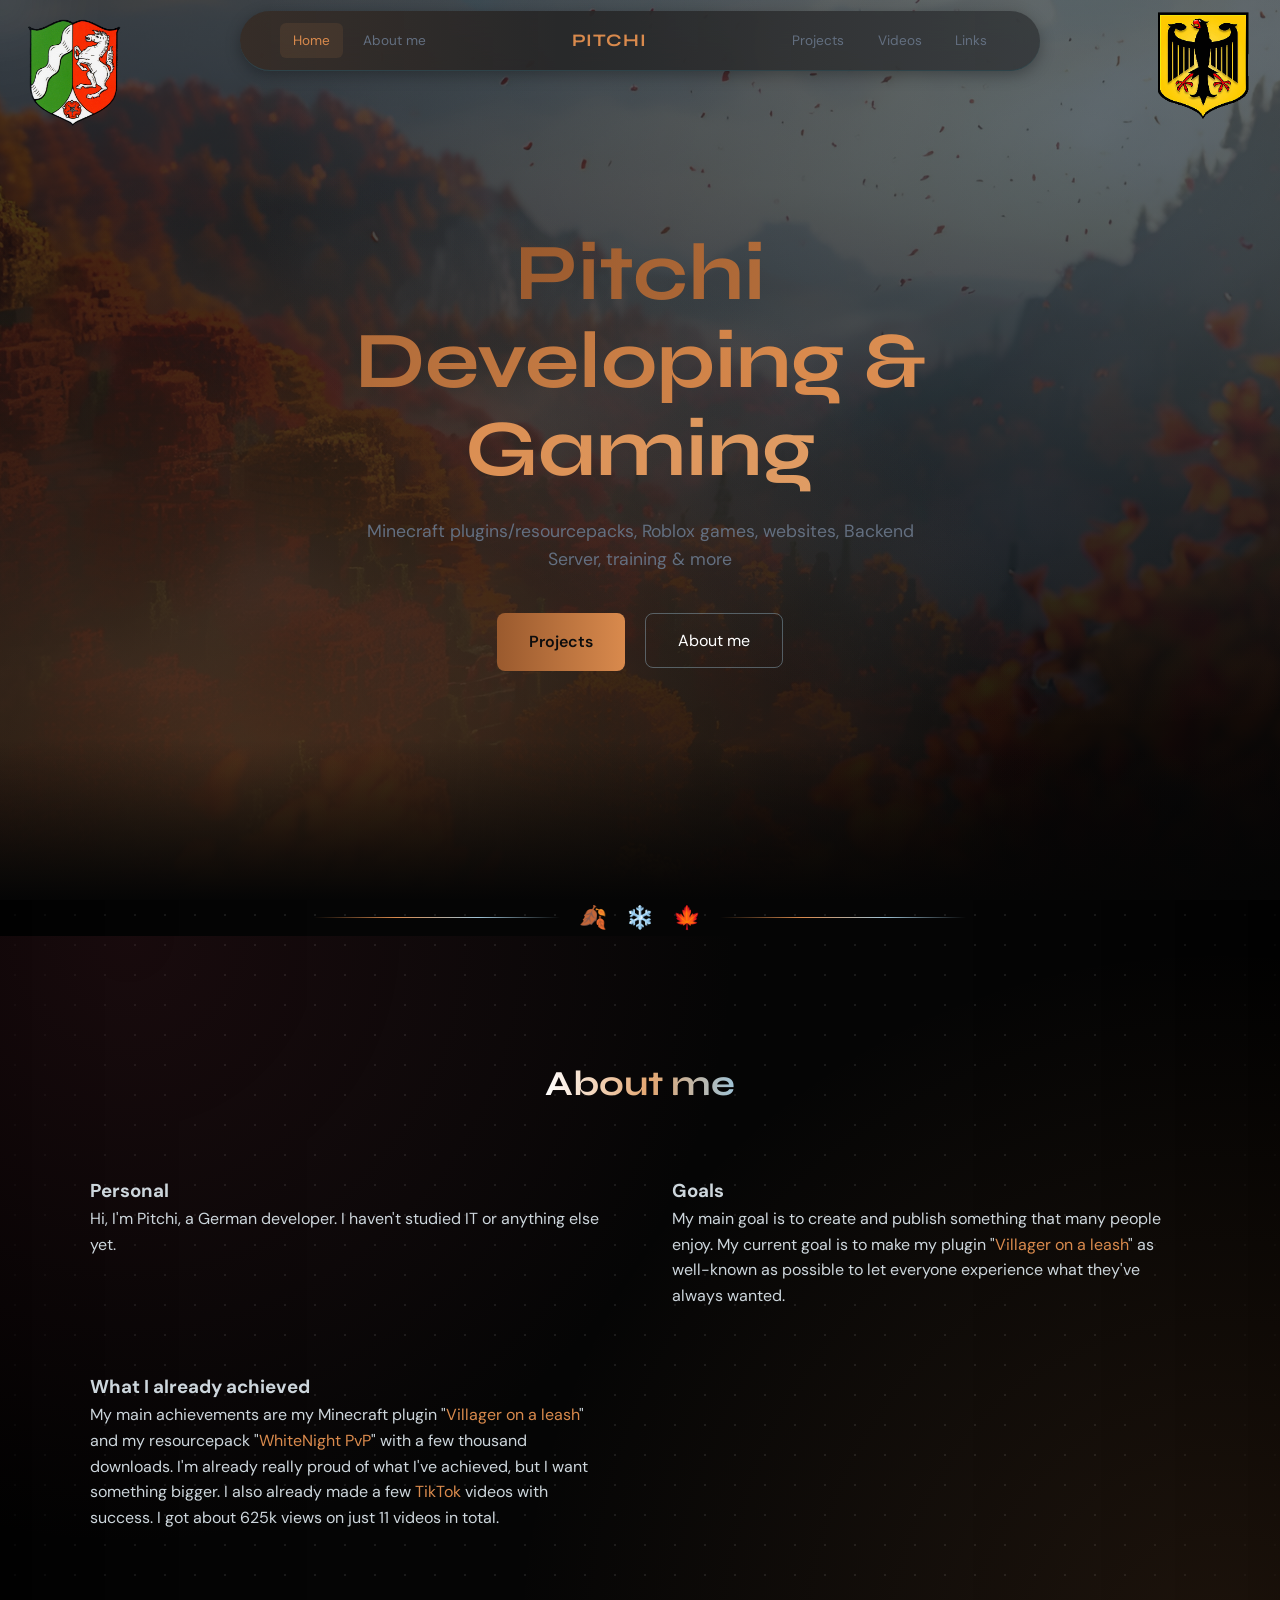
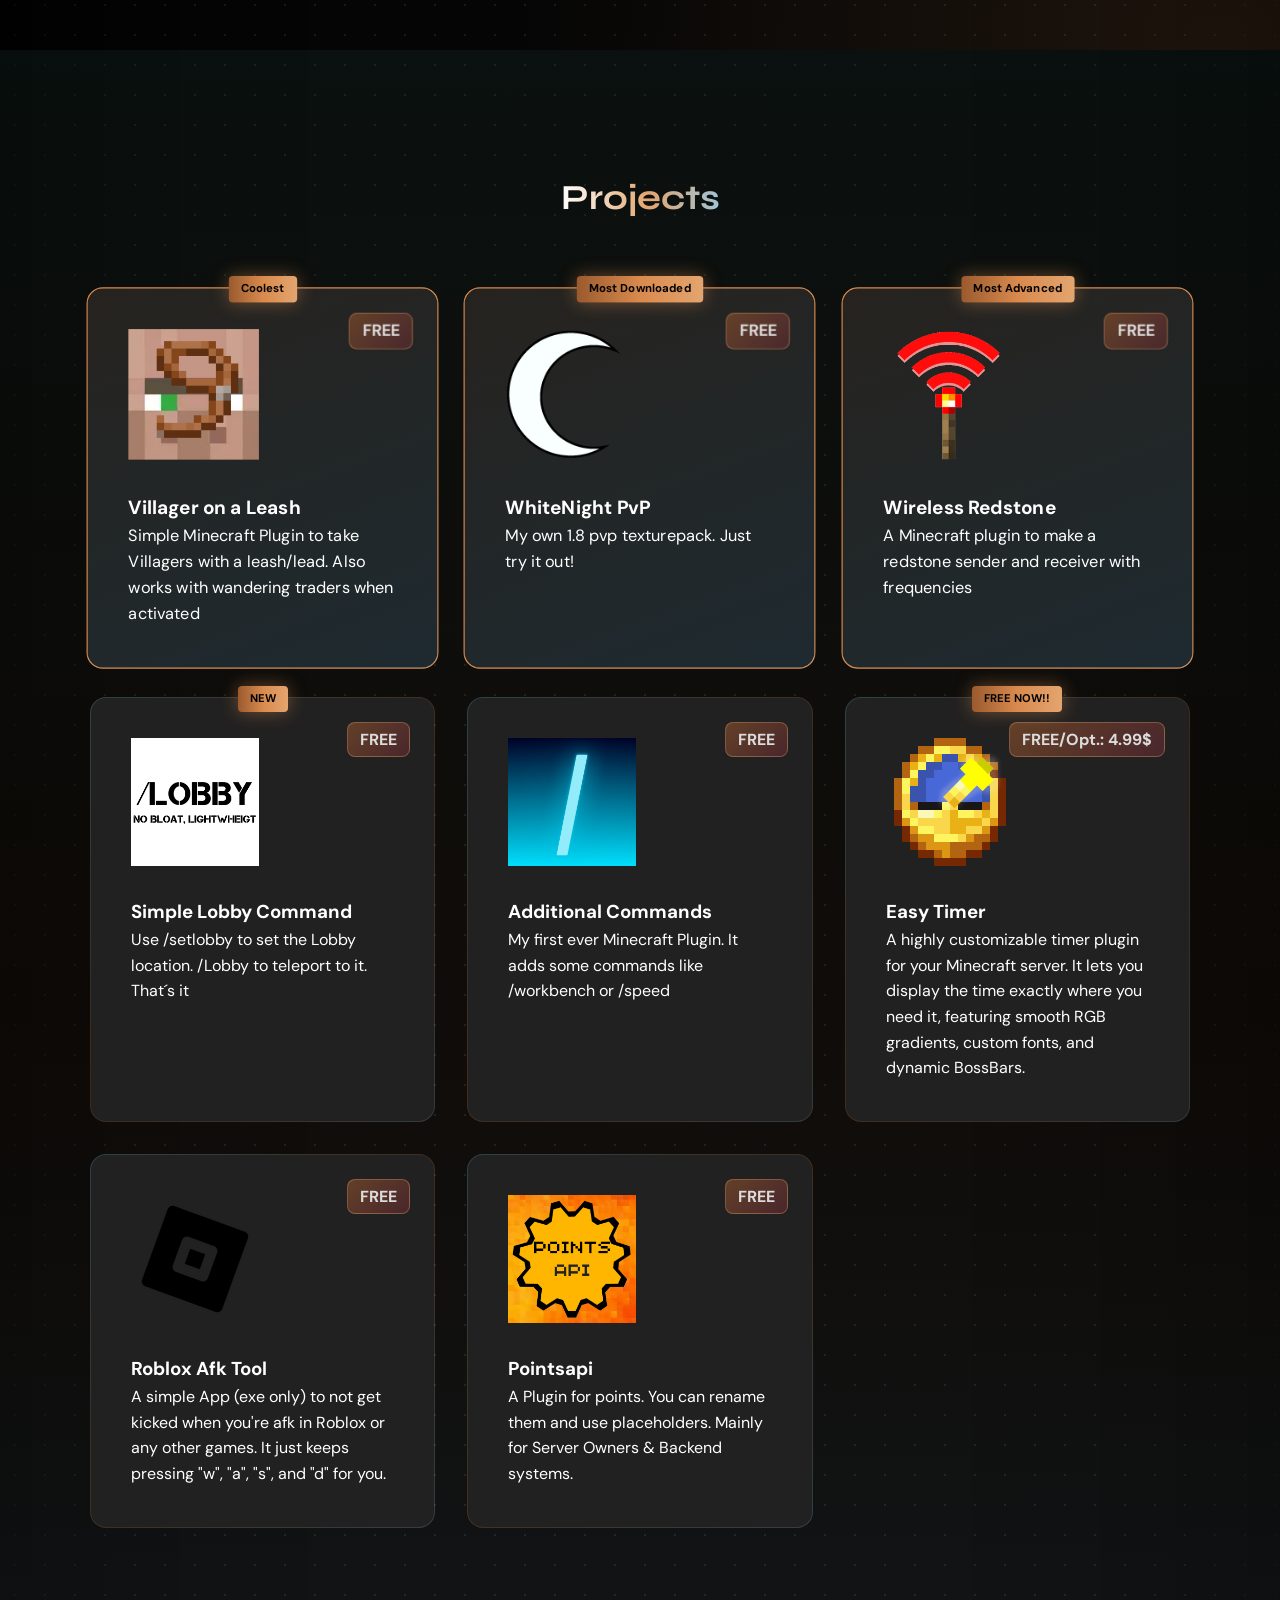
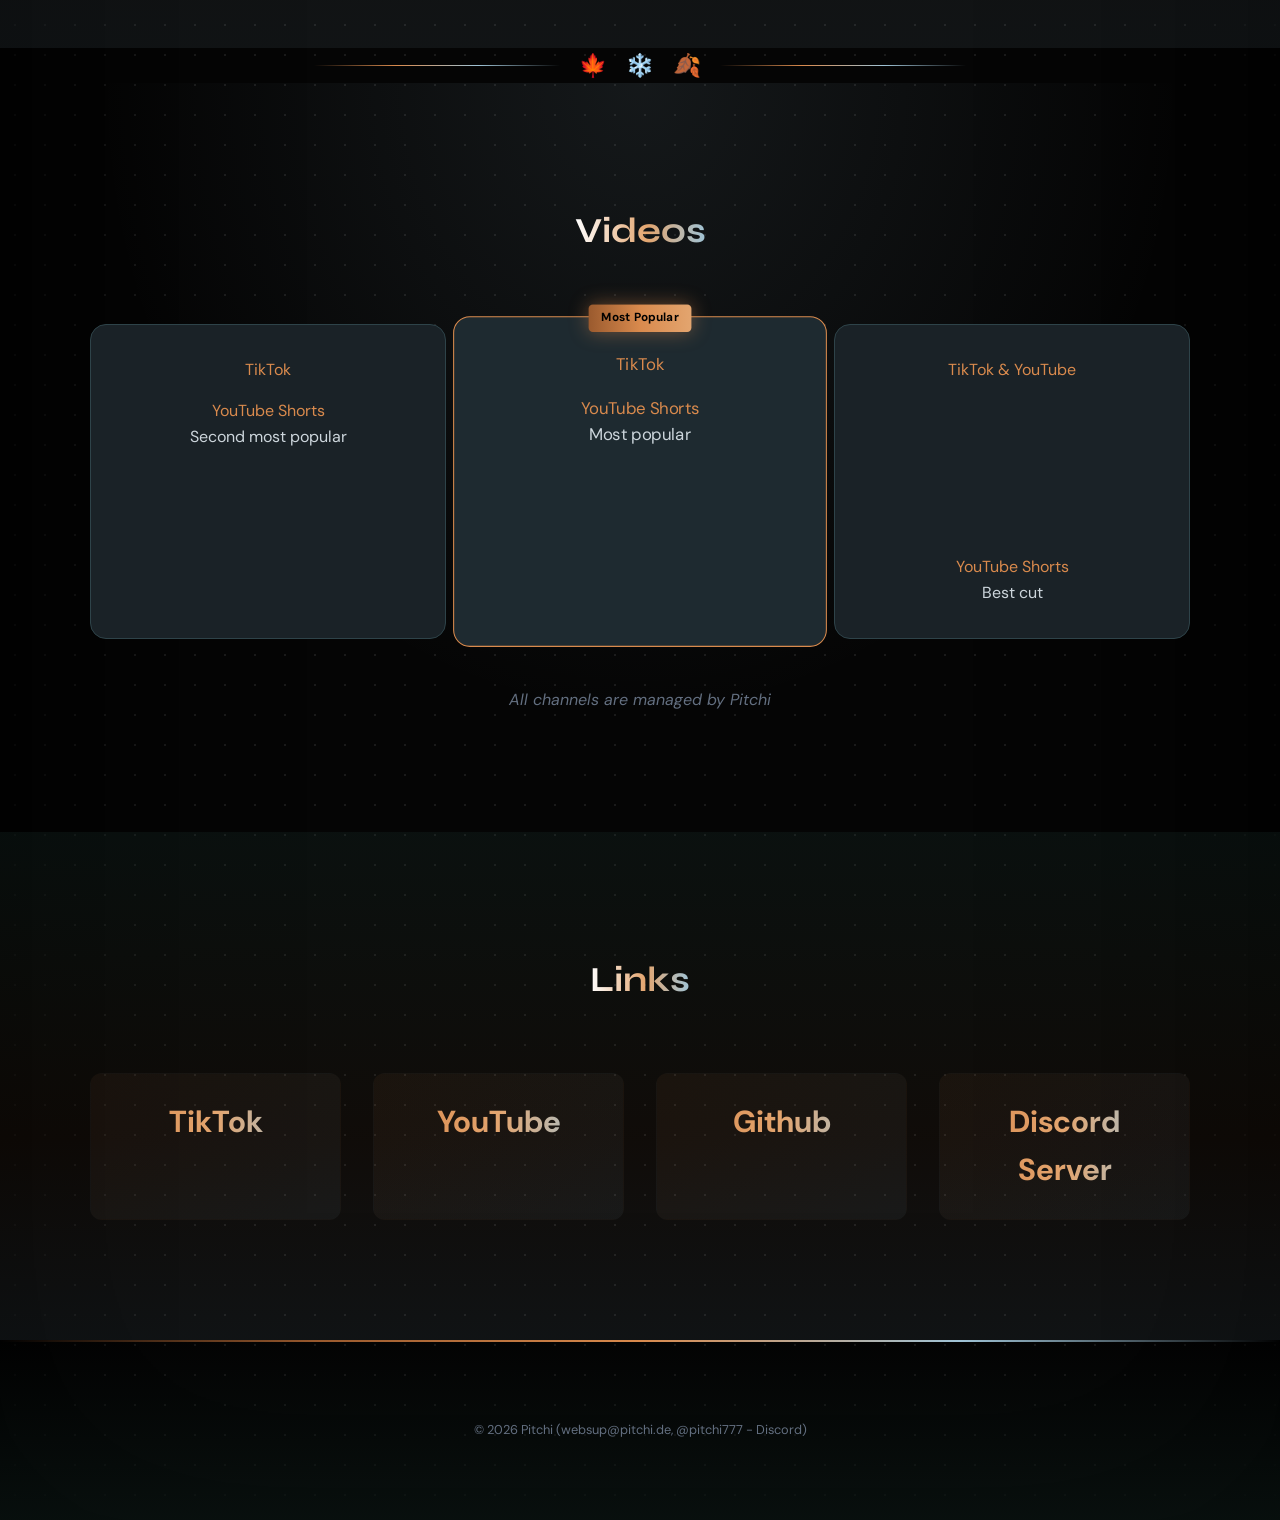
==== commit c7937364: "updated easy-timer project" ====
--- a/index.html
+++ b/index.html
@@ -139,8 +139,8 @@
                 </a>
 
                 <a href="projects/easy_timer.html" class="card">
-                    <p class="card_pricetag">$4.99</p>
-                    <p class="popular_tag">FREE SOON!!!</p>
+                    <p class="card_pricetag">FREE/Opt.: 4.99$</p>
+                    <p class="popular_tag">FREE NOW!!</p>
                     <img class="card_icon" src="resources/img/easy_timer.png">
                     <h3>Easy Timer</h3>
                     <p>A highly customizable timer plugin for your Minecraft server. It lets you display the time exactly where you need it, featuring smooth RGB gradients, custom fonts, and dynamic BossBars.</p>
